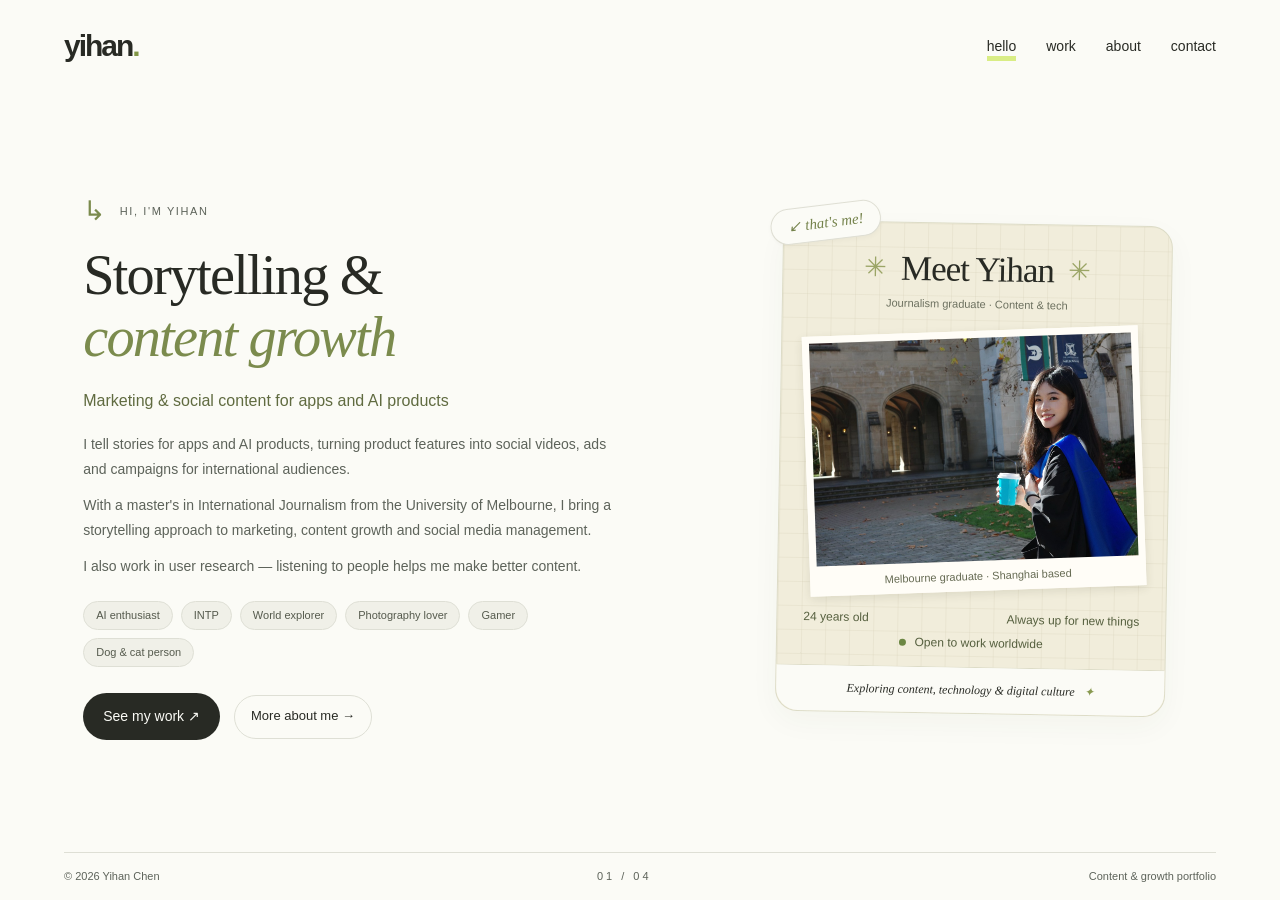
==== index.html @ 31a88656 "first version" ====
<!doctype html><html lang="en"><head><meta charset="utf-8"><meta name="viewport" content="width=device-width,initial-scale=1"><meta name="description" content="Yihan Chen — social content, video ads and audience research"><title>Yihan Chen · Portfolio</title><link rel="icon" href="assets/favicon.svg"><link rel="stylesheet" href="assets/focus.css?v=15"><script defer src="assets/content.js?v=15"></script><script defer src="assets/focus.js?v=15"></script></head><body>
<div class="opening" aria-hidden="true"><span>yihan<span class="green">.</span></span><i>content & growth portfolio</i></div>
<header><a class="logo" href="#home">yihan<span class="green">.</span></a><nav aria-label="Main navigation"><button data-panel="home" aria-pressed="true">hello</button><button data-panel="work" aria-pressed="false">work</button><button data-panel="about" aria-pressed="false">about</button><button data-panel="contact" aria-pressed="false">contact</button></nav></header>
<main><section id="home" class="panel active" aria-labelledby="home-title">
<div class="hero-copy">
<p class="eyebrow hello-eyebrow"><span aria-hidden="true">↳</span> HI, I'M YIHAN</p>
<h1 id="home-title">Storytelling &amp;<br><em>content growth</em></h1>
<p class="hello-line">Marketing &amp; social content for apps and AI products</p>
<div class="hello-bio"><p>I tell stories for apps and AI products, turning product features into social videos, ads and campaigns for international audiences.</p><p>With a master's in International Journalism from the University of Melbourne, I bring a storytelling approach to marketing, content growth and social media management.</p><p>I also work in user research — listening to people helps me make better content.</p></div>
<ul class="interest-tags" aria-label="Interests"><li>AI enthusiast</li><li>INTP</li><li>World explorer</li><li>Photography lover</li><li>Gamer</li><li>Dog &amp; cat person</li></ul>
<div class="hello-actions"><button class="cta" data-go="work">See my work <span aria-hidden="true">↗</span></button><button class="hello-secondary" data-go="about">More about me <span aria-hidden="true">→</span></button></div>
</div>
<article class="profile-card" aria-label="Meet Yihan">
<span class="profile-sticker">↙ that's me!</span>
<div class="profile-heading"><span class="profile-spark" aria-hidden="true">✳</span><h2>Meet Yihan</h2><span class="profile-spark" aria-hidden="true">✳</span></div>
<p class="profile-subtitle">Journalism graduate · Content &amp; tech</p>
<div class="profile-photo"><img src="assets/media/yihan-portrait.jpg" alt="Yihan at the University of Melbourne" width="1200" height="1800" fetchpriority="high"><span class="photo-caption">Melbourne graduate · Shanghai based</span></div>
<div class="profile-notes"><span>24 years old</span><span>Always up for new things</span><span><span class="availability-dot" aria-hidden="true"></span> Open to work worldwide</span></div>
<p class="profile-footer">Exploring content, technology &amp; digital culture <span aria-hidden="true">✦</span></p>
</article>
</section>
<section id="work" class="panel" hidden aria-label="Selected work"><div class="work-head"><div class="project-tabs" aria-label="Projects"><button data-project="chathub" aria-pressed="true">ChatHub</button><button data-project="kulikuli" aria-pressed="false">KuliKuli</button><button data-project="crossin" aria-pressed="false">Crossin</button><button data-project="research" aria-pressed="false">Research &amp; campaigns</button></div></div><div class="work-body"><aside><span id="project-number" class="eyebrow">01 / TIKTOK</span><h3 id="project-name">ChatHub</h3><p id="project-description"></p><p id="project-role" class="role"></p></aside><div class="gallery-area"><div id="format-tabs" class="format-tabs" hidden><button data-format="video" aria-pressed="true">Videos</button><button data-format="image" aria-pressed="false">Posters</button></div><div id="gallery" class="gallery"></div><div class="gallery-footer"><span id="gallery-note"></span><div id="pager"><button id="previous" aria-label="Previous">←</button><span id="page-count"></span><button id="next" aria-label="Next">→</button></div></div></div></div></section>
<section id="about" class="panel" hidden aria-labelledby="about-title"><div class="about-art" aria-hidden="true">ideas<br>into content<span>✳</span></div><div class="about-copy"><p class="eyebrow">02 / ABOUT ME</p><h2 id="about-title">Hi, I&#x27;m Yihan.</h2><p class="lead">Social content, overseas growth and user research</p><p>I work across journalism, social media and user research. I develop ideas, write scripts, film and edit, then use audience feedback to improve the next piece</p><p class="education">University of Melbourne<br><span>Master of International Journalism · 2024–2026</span></p><p class="tools">CapCut / Premiere / Canva / Photoshop / Procreate</p></div></section>
<section id="contact" class="panel" hidden aria-labelledby="contact-title"><p class="eyebrow">03 / SAY HELLO</p><h2 id="contact-title">Get in touch</h2><a class="email" href="mailto:yihan.h.chen@gmail.com">yihan.h.chen@gmail.com ↗</a></section></main>
<footer><span>© 2026 Yihan Chen</span><span id="position">01 / 04</span><span>Content &amp; growth portfolio</span></footer>
<dialog id="player" aria-labelledby="video-title"><button id="close-player" aria-label="Close work">×</button><div class="player-layout"><div class="viewer-media"><video id="focused-video" controls playsinline preload="none"></video><img id="focused-image" alt="" hidden><div id="image-pager" class="image-pager" hidden><button id="image-prev" aria-label="Previous image">←</button><span id="image-count"></span><button id="image-next" aria-label="Next image">→</button></div></div><div class="player-copy"><p class="eyebrow"><span id="viewer-project">CHATHUB / TIKTOK</span></p><h2 id="video-title"></h2><p id="video-duration"></p><a id="original" target="_blank" rel="noopener noreferrer">Original post ↗</a><p id="viewer-context"></p><div class="viewer-pager"><button id="viewer-prev" aria-label="Previous work">←</button><span id="viewer-count"></span><button id="viewer-next" aria-label="Next work">→</button></div><p class="player-note">Concept / Script / Filming / Editing</p></div></div></dialog></body></html>
---- assets/focus.css ----
:root{--paper:#fbfbf6;--ink:#282a24;--green:#d9ed85;--muted:#76786f;--line:#dedfd5}*{box-sizing:border-box}body{margin:0;background:var(--paper);color:var(--ink);font-family:Arial,"PingFang SC",sans-serif;height:100dvh;overflow:hidden;display:grid;grid-template-rows:92px 1fr 48px}button,a{-webkit-tap-highlight-color:transparent}button{font:inherit;color:inherit;cursor:pointer;background:none;border:0}a{color:inherit;text-decoration:none}button:focus-visible,a:focus-visible{outline:2px solid #748c27;outline-offset:5px}header{display:flex;align-items:center;justify-content:space-between;padding:0 5vw;gap:20px}.logo{font-size:34px;letter-spacing:-2px;font-weight:bold;transform:rotate(-4deg)}.green{color:#829746}nav{display:flex;gap:30px}nav button{font-size:14px;padding:10px 0;position:relative}nav button[aria-pressed=true]:after{content:'';position:absolute;height:5px;background:var(--green);bottom:7px;left:0;right:0;z-index:-1}#language{border:1px solid var(--line);border-radius:24px;padding:6px 13px;font-size:12px}main{position:relative;min-height:0;margin:0 6.5vw}.panel{height:100%;animation:arrive .55s cubic-bezier(.2,.8,.2,1) both}.panel[hidden]{display:none!important}#home{display:grid;grid-template-columns:1.2fr 1fr;align-items:center;gap:5vw}.eyebrow{font-size:10px;letter-spacing:2px;color:var(--muted);margin:0 0 24px}h1{font-size:clamp(36px,5.2vw,72px);letter-spacing:-2px;line-height:1.23;margin:0 0 24px}.underline{background:linear-gradient(transparent 76%,var(--green) 76%,var(--green) 94%,transparent 94%)}.intro{font-size:16px;max-width:420px;color:var(--muted);line-height:1.9}.tags{font-size:11px;margin:23px 0;color:var(--muted)}.cta{padding:12px 20px;background:var(--ink);color:var(--paper);border-radius:30px;font-size:13px;transition:transform .2s}.cta:hover{transform:translateY(-3px)}.drawing{text-align:center;transform:rotate(2deg)}.drawing svg{width:min(100%,390px);animation:float 5s ease-in-out infinite}.drawing span,.hand{font-family:Georgia,"Kaiti SC",serif;font-style:italic;font-size:16px;display:block}.drawing span{margin-top:-10px}footer{display:flex;align-items:center;justify-content:space-between;margin:0 5vw;font-size:10px;color:var(--muted);border-top:1px solid var(--line)}#position{letter-spacing:3px}h2{font-size:clamp(26px,3vw,42px);letter-spacing:-1px;line-height:1.25;margin:0}#work{display:flex;flex-direction:column;padding:22px 0 25px}.work-head{display:flex;align-items:end;justify-content:space-between;gap:25px;margin-bottom:30px}.work-head .eyebrow{margin-bottom:12px}.project-tabs{display:flex;gap:6px;flex-wrap:wrap}.project-tabs button{border:1px solid var(--line);padding:7px 13px;border-radius:25px;font-size:11px}.project-tabs button[aria-pressed=true]{background:var(--green);border-color:var(--green)}.work-body{display:grid;grid-template-columns:1fr 3fr;gap:35px;min-height:0;flex:1;align-items:center}aside h3{font-size:34px;margin:18px 0}aside p{font-size:14px;line-height:1.9;color:var(--muted)}aside .role{font-size:10px;line-height:1.7;margin:22px 0}aside .hand{font-size:14px;margin-top:28px}.gallery-area{height:100%;min-height:0;display:flex;flex-direction:column}.gallery{display:grid;grid-template-columns:repeat(3,minmax(0,1fr));gap:18px;flex:1;min-height:0;align-items:center}.video-card{height:100%;max-height:440px;min-height:0;text-align:left;display:flex;flex-direction:column;padding:0;position:relative}.video-card .frame{flex:1;min-height:0;width:100%;position:relative;overflow:hidden;background:#eaece3;border-radius:7px;display:flex;justify-content:center;border:1px solid var(--line)}.frame img{width:100%;height:100%;object-fit:cover;transition:transform .4s,filter .4s}.video-card:hover img{transform:scale(1.045);filter:brightness(.88)}.play{position:absolute;top:50%;left:50%;transform:translate(-50%,-50%);border-radius:50%;background:#fbfbf6e8;width:45px;height:45px;display:grid;place-items:center;font-size:15px}.card-label{font-size:11px;display:flex;justify-content:space-between;margin-top:13px;width:100%;color:var(--muted)}.gallery-footer{display:flex;align-items:center;justify-content:space-between;gap:12px;font-size:10px;color:var(--muted);padding-top:20px;min-height:45px}#pager{display:flex;align-items:center;gap:15px;white-space:nowrap}#pager button{border:1px solid var(--line);border-radius:50%;width:30px;height:30px}#pager button:disabled{opacity:.3;cursor:default}.post-card{border:1px solid var(--line);border-radius:7px;background:#eee9dc;height:100%;max-height:440px;display:flex;flex-direction:column;justify-content:space-between;padding:24px;transition:transform .2s}.post-card:hover{transform:translateY(-4px)}.post-card strong{font-family:Georgia,serif;font-size:30px;font-weight:normal;line-height:1.3}.post-card span{font-size:12px}.pending{grid-column:1/-1;background:#edf0e4;padding:40px;border-radius:8px;line-height:1.8}.pending .big{font-family:Georgia,serif;font-size:45px;margin-bottom:20px}.pending p{font-size:14px;color:var(--muted);max-width:470px}#about{display:grid;grid-template-columns:1fr 1.2fr;gap:8vw;align-items:center}.about-art{font-family:Georgia,serif;font-style:italic;font-size:clamp(42px,5vw,70px);line-height:1.1;transform:rotate(-6deg)}.about-art span{display:block;color:#899b4b;font-size:110px;margin-left:80px;margin-top:12px}.about-copy{max-width:540px}.about-copy p{font-size:14px;line-height:1.9;color:var(--muted)}.about-copy .lead{font-size:20px;color:var(--ink)}.education{border-left:3px solid var(--green);padding-left:18px}.tools{font-size:10px!important}#contact{display:flex;justify-content:center;align-items:center;flex-direction:column;text-align:center}#contact h2{font-size:clamp(38px,6vw,75px);white-space:pre-line;line-height:1.2}#contact .email{font-size:clamp(16px,2.4vw,28px);border-bottom:1px solid var(--ink);margin:30px 0}#contact .hand{margin-top:15px;color:var(--muted)}dialog{border:0;background:var(--paper);color:var(--ink);width:min(880px,90vw);height:min(650px,87dvh);max-width:none;max-height:none;padding:32px;border-radius:10px;overflow:hidden}dialog::backdrop{background:#24271fed;backdrop-filter:blur(9px)}dialog[open]{animation:arrive .35s both}#close-player{position:absolute;top:10px;right:13px;font-size:28px;z-index:2}.player-layout{height:100%;display:grid;grid-template-columns:1fr 1fr;gap:40px;align-items:center}#focused-video{height:100%;width:100%;min-height:0;object-fit:contain;background:#181916;border-radius:5px}.player-copy h2{font-size:30px}.player-copy p{font-size:12px;color:var(--muted)}.player-copy a{font-size:13px;border-bottom:1px solid var(--ink)}.player-note{margin-top:35px}.opening{position:fixed;inset:0;background:var(--paper);display:flex;align-items:center;justify-content:center;flex-direction:column;z-index:100;pointer-events:none;animation:open-away .8s .55s forwards}.opening>span{font-size:65px;font-weight:bold;letter-spacing:-4px;animation:logo-in .7s both}.opening i{font-size:12px;letter-spacing:1px;margin-top:12px}body>header,body>main,body>footer{animation:arrive .7s .7s both}@keyframes open-away{to{opacity:0;visibility:hidden;transform:translateY(-16px)}}@keyframes logo-in{from{opacity:0;transform:translateY(15px) rotate(-5deg)}to{opacity:1;transform:translateY(0) rotate(-4deg)}}@keyframes arrive{from{opacity:0;transform:translateY(15px);filter:blur(3px)}to{opacity:1;transform:translateY(0);filter:blur(0)}}@keyframes float{50%{transform:translateY(-8px) rotate(-1deg)}}@media(max-width:700px){body{grid-template-rows:72px 1fr 38px}header{padding:0 6vw;gap:12px}.logo{font-size:27px}nav{gap:12px}nav button{font-size:11px}#language{padding:5px 8px;font-size:10px}main{margin:0 7vw}#home{grid-template-columns:1fr;gap:0;align-content:center}.hero-copy{z-index:1}h1{font-size:clamp(33px,8.8vw,45px);margin-bottom:18px}.eyebrow{margin-bottom:16px}.intro{font-size:13px;max-width:320px}.tags{font-size:10px;margin:17px 0}.drawing{justify-self:end;width:170px;height:160px;margin-top:4px}.drawing span{font-size:10px}.drawing svg{height:150px}.cta{padding:10px 16px}.work-head{flex-direction:column;align-items:start;gap:18px;margin-bottom:18px}.work-head h2{font-size:25px}.project-tabs{gap:5px}.project-tabs button{padding:6px 10px;font-size:10px}.work-body{grid-template-columns:1fr;gap:15px;grid-template-rows:auto 1fr}aside{display:grid;grid-template-columns:auto 1fr;column-gap:16px;align-items:center}aside .eyebrow,aside .role,aside .hand{display:none}aside h3{font-size:20px;margin:0}aside p{font-size:11px;line-height:1.5;margin:0}.gallery{grid-template-columns:repeat(2,minmax(0,1fr));gap:12px}.video-card{max-height:none}.card-label{font-size:10px;margin-top:8px}.gallery-footer{font-size:9px;padding-top:12px}.gallery-footer>span{max-width:190px}#pager{gap:8px}#pager button{width:27px;height:27px}.post-card{padding:18px}.post-card strong{font-size:24px}.pending{padding:24px}.pending .big{font-size:31px}.pending p{font-size:12px}#about{grid-template-columns:1fr;gap:15px;align-content:center}.about-art{font-size:34px;display:flex;gap:15px;align-items:center}.about-art span{font-size:65px;margin:0}.about-copy .lead{font-size:17px}.about-copy p{font-size:12px;line-height:1.8}.about-copy h2{font-size:28px}.about-copy .eyebrow{font-size:9px}#contact h2{font-size:43px}.player-layout{grid-template-columns:1fr;grid-template-rows:1fr auto;gap:13px}dialog{padding:35px 18px 18px;width:92vw;height:88dvh}.player-copy .eyebrow,.player-note{display:none}.player-copy h2{font-size:19px}.player-copy{display:flex;align-items:center;justify-content:space-between;gap:10px;flex-wrap:wrap}.player-copy p{margin:0}.player-copy a{font-size:11px}footer{font-size:8px}}@media(max-height:620px){.drawing{display:none}h1{font-size:38px}.intro{font-size:12px}.tags{margin:10px 0}.work-head{margin-bottom:12px}.work-head .eyebrow{display:none}aside .hand{display:none}.about-art{display:none}#about{grid-template-columns:1fr}.about-copy p{margin:8px 0}.about-copy .eyebrow,.tools{display:none}}@media(prefers-reduced-motion:reduce){*,body>header,body>main,body>footer{animation:none!important;transition:none!important}.opening{display:none}}
[hidden]{display:none!important}.format-tabs{display:flex;gap:16px;margin-bottom:12px;min-height:30px}.format-tabs button{font-size:12px;padding:4px 8px;color:var(--muted);border-bottom:2px solid transparent}.format-tabs button[aria-pressed=true]{border-color:#879b44;color:var(--ink)}.card-label{color:var(--ink);font-size:12px;line-height:1.4}.card-meta{font-size:10px;color:var(--muted);margin-top:4px}.image-card .frame img{object-fit:contain;background:#efeee7}.viewer-media{height:100%;min-height:0;display:flex;align-items:center;justify-content:center}.viewer-media img{width:100%;height:100%;object-fit:contain}dialog{width:min(1050px,94vw)}.player-layout{grid-template-columns:1.4fr 1fr}.player-copy h2{font-size:25px;line-height:1.3}.player-copy #viewer-context{font-size:14px;line-height:1.8;margin:22px 0}.viewer-pager{display:flex;align-items:center;gap:18px;margin-top:30px;font-size:12px}.viewer-pager button{width:44px;height:44px;border:1px solid var(--line);border-radius:50%}.viewer-pager button:disabled{opacity:.3;cursor:default}#close-player{min-width:44px;min-height:44px}#pager button{width:40px;height:40px}.project-tabs button{min-height:34px}.work-head{margin-bottom:22px}.frame img{object-fit:contain;background:#eaece3}@media(max-width:700px){.player-layout{grid-template-columns:1fr;grid-template-rows:minmax(0,1fr) auto;gap:10px}.player-copy{display:block}.player-copy h2{font-size:18px}.player-copy #viewer-context{font-size:11px;line-height:1.5;margin:8px 0}.player-copy .player-note{display:block;font-size:10px;margin:7px 0}.viewer-pager{margin-top:8px;gap:12px}.viewer-pager button{width:34px;height:34px}.player-copy #video-duration{display:inline-block;margin-right:16px}.format-tabs{margin-bottom:8px}.gallery-footer{padding-top:8px}#pager button{width:34px;height:34px}.card-label{font-size:11px}.project-tabs button{font-size:9px;padding:5px 8px}aside h3{font-size:18px}.work-head{gap:12px;margin-bottom:12px}.frame img{object-fit:contain}.player-copy .eyebrow{display:none}}
/* Clear navigation, readable text and restrained hierarchy. */
:root{--muted:#5d635a}body{font-family:-apple-system,BlinkMacSystemFont,"Segoe UI","PingFang SC","Microsoft YaHei",Arial,sans-serif;line-height:1.6;-webkit-font-smoothing:antialiased}nav button{font-size:14px;min-height:44px}.logo{transform:none;font-size:30px}.work-head{justify-content:flex-start;align-items:center;margin-bottom:28px;padding-bottom:18px;border-bottom:1px solid var(--line)}.project-tabs{justify-content:flex-start;gap:8px}.project-tabs button{font-size:14px;min-height:42px;padding:8px 18px;border-radius:6px;line-height:1.4}.project-tabs button[aria-pressed=true]{font-weight:600;background:#e8efcd;border-color:#bac992}.eyebrow{font-size:12px;line-height:1.5;letter-spacing:.7px}.work-body{grid-template-columns:minmax(210px,1fr) 3fr;gap:32px}aside h3{font-size:30px;line-height:1.25;letter-spacing:-.5px;margin:14px 0 18px}aside p{font-size:15px;line-height:1.75}aside .role{font-size:13px;line-height:1.8;margin:22px 0 0}.card-label{font-size:14px;line-height:1.5;font-weight:500;margin-top:12px}.card-meta{font-size:12px;line-height:1.5}.gallery-footer{font-size:12px;line-height:1.5}#pager button{width:44px;height:44px}.format-tabs{gap:12px;min-height:42px}.format-tabs button{font-size:14px;min-height:42px;padding:8px 12px}.player-copy h2{font-size:27px;letter-spacing:-.3px}.player-copy #viewer-context{font-size:15px;line-height:1.8}.player-copy .player-note{font-size:13px;line-height:1.8}.player-copy a{font-size:14px}.player-copy #video-duration{font-size:13px}.intro{font-size:17px;line-height:1.8}.tags{font-size:13px}.cta{font-size:14px}.about-copy p{font-size:15px}.about-copy .tools{font-size:12px!important}.about-art{font-size:48px;opacity:.75}.hand{font-size:14px}footer{font-size:11px}h1{font-size:clamp(36px,4.8vw,64px);letter-spacing:-1px}#contact h2{font-size:48px}.post-card strong{font-family:inherit;font-size:25px;font-weight:500}.post-card span{font-size:13px}.drawing svg{animation:none}
@media(max-width:700px){header{gap:8px}.logo{font-size:26px}nav{gap:9px}nav button{font-size:12px}#language{min-height:34px}.work-head{margin-bottom:16px;padding-bottom:12px}.project-tabs{gap:6px}.project-tabs button{font-size:12px;min-height:38px;padding:7px 10px}.work-body{grid-template-columns:1fr;gap:14px}aside{display:block}aside h3{font-size:22px;margin:0 0 6px}aside p{font-size:13px;line-height:1.6;margin:0}aside .role{display:block;font-size:11px;margin:7px 0 0;line-height:1.6}aside .eyebrow{display:none}.card-label{font-size:12px;line-height:1.45;margin-top:9px}.card-meta{font-size:11px}.gallery-footer{font-size:11px}#pager{gap:8px}#pager button{width:38px;height:38px}.format-tabs{min-height:34px;margin-bottom:8px}.format-tabs button{font-size:12px;min-height:34px;padding:5px 9px}.player-copy h2{font-size:20px}.player-copy #viewer-context{font-size:12px;line-height:1.6}.player-copy .player-note{font-size:11px}.intro{font-size:14px}.tags{font-size:11px}h1{font-size:clamp(31px,8.6vw,42px);letter-spacing:-.7px}.about-copy p{font-size:13px}.about-copy .tools{font-size:11px!important}.about-art{font-size:30px}.eyebrow{font-size:11px}footer{font-size:9px}#contact h2{font-size:38px}}
@media(max-height:620px){.work-head{margin-bottom:12px;padding-bottom:10px}.project-tabs button{min-height:34px}aside .role{display:none}aside p{font-size:12px}.format-tabs{min-height:30px}.format-tabs button{min-height:30px}.gallery-footer{padding-top:7px}.about-copy p{font-size:12px}}
body>header,body>main,body>footer{animation:none}.panel{animation:arrive .2s ease-out both}.opening{animation:open-away .25s .15s forwards}.opening>span{animation:logo-in .25s both}
/* All works visible in a compact project grid. */
.gallery{grid-template-columns:repeat(4,minmax(0,1fr));grid-template-rows:repeat(2,minmax(0,1fr));gap:18px 16px;align-items:stretch}.gallery[data-count="4"],.gallery[data-count="5"]{grid-template-columns:repeat(3,minmax(0,1fr));grid-template-rows:repeat(2,minmax(0,1fr))}.video-card{max-height:none;height:100%;min-height:0}.video-card .frame{min-height:0}.card-label{font-size:12px;line-height:1.35;margin-top:7px;white-space:nowrap;overflow:hidden;text-overflow:ellipsis;display:block}.card-meta{font-size:11px;margin-top:2px}.gallery-footer{min-height:30px;padding-top:12px}.post-card{min-height:0;max-height:none;padding:20px}.post-card strong{font-size:21px}.post-card span{font-size:12px}#pager{display:none}aside{align-self:start;padding-top:10px}
@media(max-width:700px){.gallery{grid-template-columns:repeat(4,minmax(0,1fr));grid-template-rows:repeat(2,minmax(0,1fr));gap:12px 8px}.gallery[data-count="4"]{grid-template-columns:repeat(2,minmax(0,1fr));grid-template-rows:repeat(2,minmax(0,1fr))}.gallery[data-count="5"]{grid-template-columns:repeat(3,minmax(0,1fr));grid-template-rows:repeat(2,minmax(0,1fr))}.card-label{font-size:10px;margin-top:6px}.card-meta{font-size:10px}.play{width:30px;height:30px;font-size:11px}.post-card{padding:12px}.post-card strong{font-size:16px}.post-card span{font-size:10px}.gallery-footer{min-height:25px;font-size:10px}aside{padding-top:0}.work-body{gap:10px}}
@media(max-width:700px){.gallery[data-count="8"]{grid-template-columns:repeat(3,minmax(0,1fr));grid-template-rows:repeat(3,minmax(0,1fr))}}
/* Compact media grid with captions integrated into each cover. */
.gallery{gap:10px}.gallery[data-count="4"],.gallery[data-count="5"]{gap:10px}.gallery-footer{display:none}.video-card .frame{flex:1;border-radius:5px;isolation:isolate}.card-caption{position:absolute;inset:auto 0 0;z-index:2;display:flex;flex-direction:column;justify-content:flex-end;align-items:flex-start;min-height:48%;padding:34px 12px 11px;background:linear-gradient(to bottom,transparent,rgba(10,14,10,.42) 45%,rgba(10,14,10,.86));color:#fff;pointer-events:none}.card-caption .card-label{color:#fff;font-size:13px;font-weight:500;line-height:1.4;margin:0;white-space:normal;display:-webkit-box;-webkit-line-clamp:2;-webkit-box-orient:vertical;overflow:hidden;text-overflow:ellipsis;text-align:left;text-shadow:0 1px 2px #0005}.card-caption .card-meta{color:#e5e8e1;font-size:11px;line-height:1.3;margin:4px 0 0}.image-card .card-meta{display:none}.play{z-index:3;width:36px;height:36px;font-size:12px;background:#fbfbf6dd}.video-card:hover .play{background:#fff}.post-card{border-radius:5px}aside{padding-top:2px}
@media(max-width:700px){.gallery,.gallery[data-count="4"],.gallery[data-count="5"]{gap:7px}.card-caption{padding:24px 7px 7px;min-height:45%}.card-caption .card-label{font-size:11px;line-height:1.35}.card-caption .card-meta{font-size:10px;margin-top:3px}.play{width:28px;height:28px;font-size:10px}}
/* Text-based project navigation and seamless media tiles. */
.work-head{padding-bottom:12px;margin-bottom:20px}.project-tabs{gap:28px}.project-tabs button{border:0;background:none;border-radius:0;padding:8px 0;min-height:40px;font-size:14px;color:var(--muted);position:relative}.project-tabs button[aria-pressed=true]{border:0;background:none;color:var(--ink);font-weight:600}.project-tabs button[aria-pressed=true]::after{content:'';position:absolute;left:0;right:0;bottom:0;height:2px;background:var(--ink)}.project-tabs button:hover{color:var(--ink)}.gallery,.gallery[data-count="4"],.gallery[data-count="5"],.gallery[data-count="8"]{gap:0}.video-card .frame{border:0;border-radius:0;background:#e6e8df}.frame img{object-fit:cover;width:100%;height:100%;background:transparent}.image-card .frame img{object-fit:contain}.card-caption .card-meta{display:none}.card-caption{padding-bottom:13px}.post-card{border-radius:0;border:0}.gallery-area{overflow:hidden}.gallery{overflow:hidden}.video-card{overflow:hidden}.work-body{gap:24px}
@media(max-width:700px){.project-tabs{gap:18px}.project-tabs button{font-size:12px;min-height:38px;padding:7px 0}.work-head{padding-bottom:9px;margin-bottom:14px}.gallery,.gallery[data-count="4"],.gallery[data-count="5"],.gallery[data-count="8"]{gap:0}.card-caption{padding:22px 7px 8px}.work-body{gap:10px}}
/* Fill every gallery tile; keep full media visible in the viewer. */
.gallery .frame img,.gallery .image-card .frame img{display:block;width:100%;height:100%;object-fit:cover;object-position:center;background:none}.gallery .frame{padding:0;background:var(--ink)}

.gallery[data-count="6"]{grid-template-columns:repeat(3,minmax(0,1fr));grid-template-rows:repeat(2,minmax(0,1fr))}.viewer-media{position:relative}.image-pager{position:absolute;bottom:12px;left:50%;transform:translateX(-50%);display:flex;align-items:center;gap:16px;background:rgba(250,250,245,.95);color:var(--ink);border-radius:24px;padding:4px 8px;box-shadow:0 2px 12px #0002}.image-pager button{width:36px;height:36px}.image-pager button:disabled{opacity:.3}.image-pager span{font-size:12px;white-space:nowrap}@media(max-width:700px){.gallery[data-count="6"]{grid-template-columns:repeat(2,minmax(0,1fr));grid-template-rows:repeat(3,minmax(0,1fr))}}

/* Hello: personal introduction and photo card */
#home{grid-template-columns:minmax(0,1.3fr) minmax(0,1fr);gap:7vw;padding:18px 0 24px;align-items:center}.hero-copy{max-width:620px;min-width:0}.hello-eyebrow{font-size:11px;letter-spacing:1.6px;margin-bottom:20px;display:flex;align-items:center;gap:12px}.hello-eyebrow span{font-size:27px;line-height:1;color:#7b8b4d}#home h1{font-family:Georgia,'Times New Roman',serif;font-weight:400;font-size:clamp(40px,4.4vw,64px);letter-spacing:-1.8px;line-height:1.1;margin:0 0 20px}#home h1 em{font-weight:400;color:#7b8b4d}.hello-line{font-family:Georgia,serif;font-style:italic;font-size:19px;line-height:1.45;color:#728047;max-width:440px;margin:0 0 20px}.hello-bio{max-width:540px}.hello-bio p{font-size:14px;line-height:1.75;color:var(--muted);margin:0 0 12px}.interest-tags{list-style:none;padding:0;margin:22px 0 26px;display:flex;gap:8px;flex-wrap:wrap;max-width:530px}.interest-tags li{font-size:11px;line-height:1.4;padding:6px 12px;border:1px solid #dedfd5;border-radius:20px;background:#f0f0e8;color:#555a4d}.hello-actions{display:flex;align-items:center;gap:14px}.hello-actions button{min-height:44px}.hello-secondary{padding:10px 16px;border:1px solid var(--line);border-radius:26px;font-size:13px}.hello-secondary:hover{background:#f0f0e8}.profile-card{position:relative;width:min(100%,390px);justify-self:center;border:1px solid #dddcc7;border-radius:22px;padding:24px 26px 0;background-color:#f1eddb;background-image:linear-gradient(#d6d0b74a 1px,transparent 1px),linear-gradient(90deg,#d6d0b74a 1px,transparent 1px);background-size:24px 24px;box-shadow:0 10px 30px #3b40250a;transform:rotate(1deg)}.profile-sticker{position:absolute;top:-17px;left:-14px;background:var(--paper);border:1px solid #dfdfd4;border-radius:24px;padding:5px 17px;font-family:Georgia,serif;font-style:italic;font-size:15px;color:#74824b;transform:rotate(-8deg);box-shadow:0 2px 5px #00000008}.profile-heading{display:flex;align-items:center;justify-content:center;gap:14px}.profile-heading h2{font-family:Georgia,serif;font-weight:400;font-size:35px;letter-spacing:-1px}.profile-spark{font-size:27px;color:#9ba566}.profile-subtitle{font-size:11px;color:#6c705f;text-align:center;margin:4px 0 18px}.profile-photo{height:260px;position:relative;border:7px solid #fffdf7;border-bottom-width:30px;box-shadow:0 3px 10px #33331c1c;transform:rotate(-3deg);background:#fffdf7}.profile-photo img{display:block;width:100%;height:100%;object-fit:cover;object-position:72% 52%}.photo-caption{position:absolute;bottom:-25px;left:0;right:0;text-align:center;font-family:Georgia,serif;font-style:italic;font-size:12px;color:#656a52}.profile-notes{display:grid;grid-template-columns:1fr 1fr;gap:7px 14px;padding:20px 0 15px;font-size:12px;color:#555f3e;line-height:1.4}.profile-notes span:nth-child(2){text-align:right}.profile-notes span:last-child{grid-column:1/-1;text-align:center}.profile-notes i{font-size:17px;font-style:normal;margin-left:4px}.profile-footer{font-family:Georgia,serif;font-style:italic;font-size:13px;text-align:center;margin:0 -26px;padding:13px 10px;background:#fbfbf6;border-top:1px solid #dddcc7;border-radius:0 0 22px 22px}.profile-footer span{color:#889950;margin-left:6px}
@media(min-width:701px) and (max-height:740px){#home{gap:5vw;padding:12px 0}#home h1{font-size:clamp(38px,4vw,54px);margin-bottom:15px}.hello-eyebrow{margin-bottom:14px}.hello-line{font-size:17px;margin-bottom:14px}.hello-bio p{font-size:13px;line-height:1.65;margin-bottom:9px}.interest-tags{margin:16px 0 20px}.profile-card{width:340px;padding:20px 23px 0}.profile-photo{height:230px}.profile-footer{margin:0 -23px}.profile-heading h2{font-size:31px}}
@media(max-width:700px){#home{grid-template-columns:1fr;grid-template-rows:auto minmax(0,1fr);align-content:start;gap:20px;padding:10px 0 14px}.hello-eyebrow{font-size:9px;margin-bottom:10px}.hello-eyebrow span{font-size:20px}#home h1{font-size:36px;line-height:1.06;margin-bottom:12px}.hello-line{font-size:14px;max-width:340px;margin-bottom:12px}.hello-bio p{font-size:11px;line-height:1.65;margin-bottom:8px}.interest-tags{margin:12px 0;gap:5px}.interest-tags li{font-size:9px;padding:4px 8px}.hello-actions{gap:8px}.hello-actions button{font-size:11px;min-height:38px;padding:8px 13px}.profile-card{width:100%;max-width:420px;height:100%;max-height:210px;min-height:130px;padding:12px 15px 32px;transform:none;display:grid;grid-template-columns:1fr 1fr;grid-template-rows:auto auto 1fr;gap:0 15px;border-radius:16px}.profile-heading{grid-column:2;grid-row:1;gap:8px}.profile-heading h2{font-size:24px}.profile-spark{font-size:18px}.profile-subtitle{grid-column:2;grid-row:2;font-size:9px;margin:3px 0 5px}.profile-photo{grid-column:1;grid-row:1/4;height:100%;min-height:0;border-width:4px;border-bottom-width:20px}.photo-caption{bottom:-18px;font-size:9px}.profile-notes{grid-column:2;grid-row:3;display:flex;flex-direction:column;justify-content:center;gap:5px;padding:5px 0;font-size:10px}.profile-notes span:nth-child(2),.profile-notes span:last-child{text-align:left}.profile-notes i{font-size:12px}.profile-footer{position:absolute;bottom:0;left:0;right:0;margin:0;padding:7px;font-size:10px;border-radius:0 0 16px 16px}.profile-sticker{top:-12px;left:8px;font-size:11px;padding:3px 12px}}
@media(max-width:700px) and (max-height:720px){#home{gap:14px}.hello-bio p{font-size:10px;line-height:1.5}.hello-eyebrow{margin-bottom:6px}#home h1{font-size:30px;margin-bottom:9px}.hello-line{font-size:12px;margin-bottom:8px}.interest-tags{margin:8px 0}.profile-card{max-height:170px;min-height:100px}.profile-subtitle{display:none}.profile-notes{grid-row:2/4}.profile-heading h2{font-size:21px}.profile-notes span{font-size:9px}}

/* Make the portfolio focus clear at a glance */
.hello-line{font-family:inherit;font-style:normal;font-size:16px;font-weight:500;color:#606b40}.profile-notes>span:last-child{font-weight:500}.availability-dot{display:inline-block;width:7px;height:7px;border-radius:50%;background:#6c8743;margin-right:5px}.profile-footer{font-size:12px}.photo-caption{font-family:inherit;font-style:normal;font-size:11px}@media(max-width:700px){.hello-line{font-size:13px}.photo-caption{font-size:8px}.profile-footer{font-size:9px}.availability-dot{width:6px;height:6px}}@media(max-width:700px) and (max-height:720px){.hello-line{font-size:11px}}

@media(max-width:700px){.photo-caption{font-size:7px;line-height:14px;white-space:nowrap;letter-spacing:-.1px}}
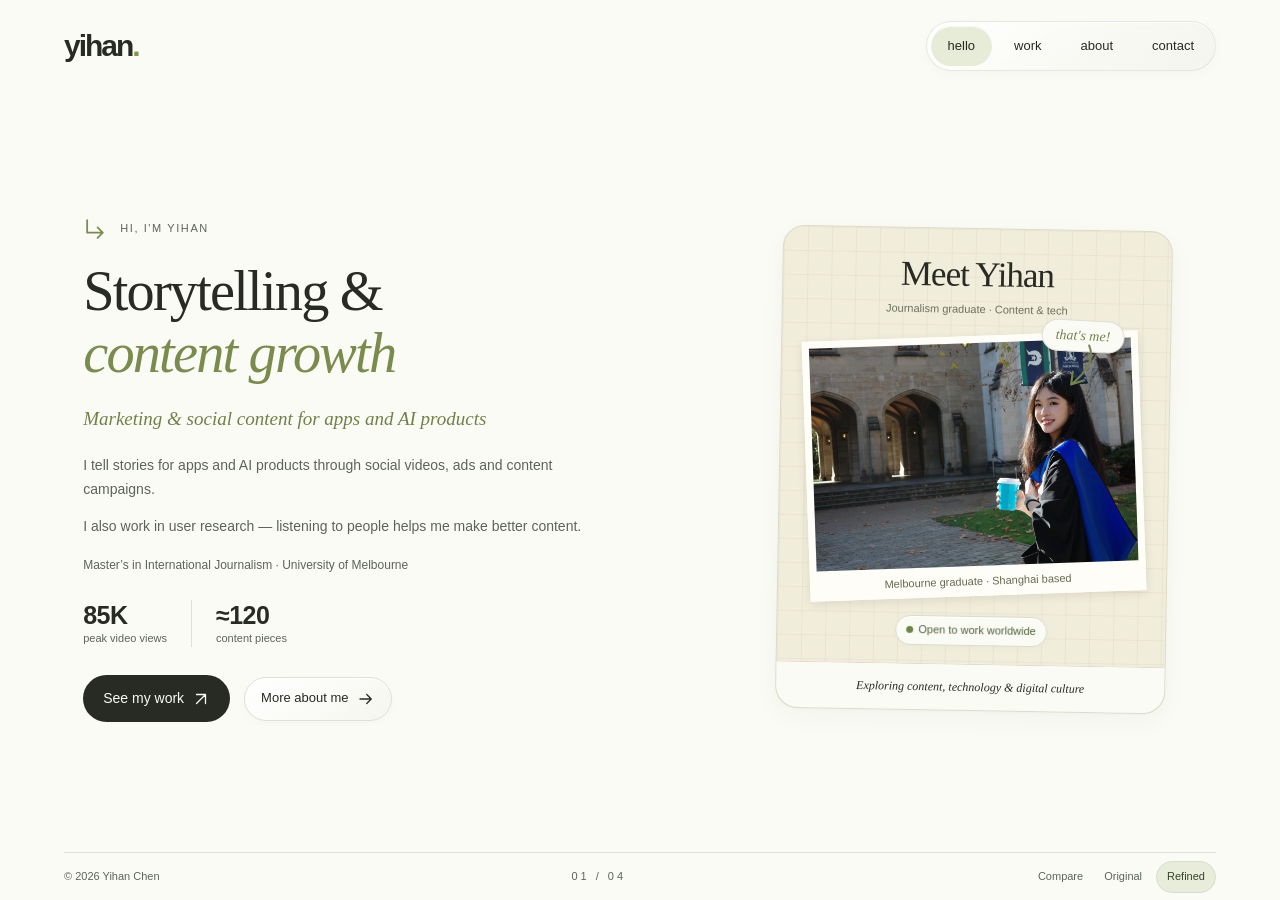
==== commit 55e317a1: "v2" ====
--- a/index.html
+++ b/index.html
@@ -1,26 +1,94 @@
-<!doctype html><html lang="en"><head><meta charset="utf-8"><meta name="viewport" content="width=device-width,initial-scale=1"><meta name="description" content="Yihan Chen — social content, video ads and audience research"><title>Yihan Chen · Portfolio</title><link rel="icon" href="assets/favicon.svg"><link rel="stylesheet" href="assets/focus.css?v=15"><script defer src="assets/content.js?v=15"></script><script defer src="assets/focus.js?v=15"></script></head><body>
+<!doctype html><html lang="en" data-design="refined"><head><meta charset="utf-8"><meta name="viewport" content="width=device-width,initial-scale=1"><meta name="description" content="Yihan Chen — social content, video ads and audience research"><title>Yihan Chen · Portfolio</title><link rel="icon" href="assets/favicon.svg"><link rel="stylesheet" href="assets/focus.css?v=23"><script defer src="assets/content.js?v=23"></script><script defer src="assets/vendor/anime-4.5.0.umd.min.js"></script><link rel="stylesheet" href="assets/refined.css?v=25"><script defer src="assets/refined.js?v=25"></script><script defer src="assets/focus.js?v=23"></script><script defer src="assets/motion.js?v=23"></script><link rel="stylesheet" href="assets/compare.css?v=23"><script defer src="assets/compare.js?v=23"></script></head><body>
+<svg class="icon-definitions" aria-hidden="true" focusable="false" xmlns="http://www.w3.org/2000/svg"><defs>
+<symbol id="icon-right" viewBox="0 0 24 24"><path d="M4 12h15m-6-6 6 6-6 6"/></symbol>
+<symbol id="icon-left" viewBox="0 0 24 24"><path d="M20 12H5m6-6-6 6 6 6"/></symbol>
+<symbol id="icon-external" viewBox="0 0 24 24"><path d="M6 18 18 6M6 6h12v12"/></symbol>
+<symbol id="icon-corner" viewBox="0 0 24 24"><path d="M4 4v12h15m-5-5 5 5-5 5"/></symbol>
+<symbol id="icon-close" viewBox="0 0 24 24"><path d="m6 6 12 12M18 6 6 18"/></symbol>
+<symbol id="icon-play" viewBox="0 0 24 24"><path d="m9 5 11 7-11 7Z" fill="currentColor" stroke="none"/></symbol>
+</defs></svg>
 <div class="opening" aria-hidden="true"><span>yihan<span class="green">.</span></span><i>content & growth portfolio</i></div>
 <header><a class="logo" href="#home">yihan<span class="green">.</span></a><nav aria-label="Main navigation"><button data-panel="home" aria-pressed="true">hello</button><button data-panel="work" aria-pressed="false">work</button><button data-panel="about" aria-pressed="false">about</button><button data-panel="contact" aria-pressed="false">contact</button></nav></header>
 <main><section id="home" class="panel active" aria-labelledby="home-title">
 <div class="hero-copy">
-<p class="eyebrow hello-eyebrow"><span aria-hidden="true">↳</span> HI, I'M YIHAN</p>
-<h1 id="home-title">Storytelling &amp;<br><em>content growth</em></h1>
-<p class="hello-line">Marketing &amp; social content for apps and AI products</p>
-<div class="hello-bio"><p>I tell stories for apps and AI products, turning product features into social videos, ads and campaigns for international audiences.</p><p>With a master's in International Journalism from the University of Melbourne, I bring a storytelling approach to marketing, content growth and social media management.</p><p>I also work in user research — listening to people helps me make better content.</p></div>
-<ul class="interest-tags" aria-label="Interests"><li>AI enthusiast</li><li>INTP</li><li>World explorer</li><li>Photography lover</li><li>Gamer</li><li>Dog &amp; cat person</li></ul>
-<div class="hello-actions"><button class="cta" data-go="work">See my work <span aria-hidden="true">↗</span></button><button class="hello-secondary" data-go="about">More about me <span aria-hidden="true">→</span></button></div>
+<p class="eyebrow hello-eyebrow"><svg class="ui-icon" aria-hidden="true" focusable="false"><use href="#icon-corner"/></svg> HI, I'M YIHAN</p>
+<h1 id="home-title" class="float-surface"><span class="float-content">Storytelling &amp;<br><em>content growth</em></span></h1>
+<p class="float-surface hello-line"><span class="float-content">Marketing &amp; social content for apps and AI products</span></p>
+<div class="hello-bio"><p class="float-surface"><span class="float-content">I tell stories for apps and AI products through social videos, ads and content campaigns.</span></p><p class="float-surface"><span class="float-content">I also work in user research — listening to people helps me make better content.</span></p></div>
+<p class="float-surface hello-credential"><span class="float-content">Master’s in International Journalism · University of Melbourne</span></p>
+<div class="hello-proof" aria-label="Selected results" title="58+ paid ad creatives and around 60 social posts, videos and recruitment materials"><span><strong>85K</strong> peak video views</span><span><strong>≈120</strong> content pieces</span></div>
+<div class="hello-actions"><button class="cta" data-go="work">See my work <svg class="ui-icon" aria-hidden="true" focusable="false"><use href="#icon-external"/></svg></button><button class="hello-secondary" data-go="about">More about me <svg class="ui-icon" aria-hidden="true" focusable="false"><use href="#icon-right"/></svg></button></div>
 </div>
 <article class="profile-card" aria-label="Meet Yihan">
-<span class="profile-sticker">↙ that's me!</span>
-<div class="profile-heading"><span class="profile-spark" aria-hidden="true">✳</span><h2>Meet Yihan</h2><span class="profile-spark" aria-hidden="true">✳</span></div>
-<p class="profile-subtitle">Journalism graduate · Content &amp; tech</p>
-<div class="profile-photo"><img src="assets/media/yihan-portrait.jpg" alt="Yihan at the University of Melbourne" width="1200" height="1800" fetchpriority="high"><span class="photo-caption">Melbourne graduate · Shanghai based</span></div>
-<div class="profile-notes"><span>24 years old</span><span>Always up for new things</span><span><span class="availability-dot" aria-hidden="true"></span> Open to work worldwide</span></div>
-<p class="profile-footer">Exploring content, technology &amp; digital culture <span aria-hidden="true">✦</span></p>
+
+<div class="profile-heading"><h2 class="float-surface"><span class="float-content">Meet Yihan</span></h2></div>
+<p class="float-surface profile-subtitle"><span class="float-content">Journalism graduate · Content &amp; tech</span></p>
+<div class="profile-photo"><span class="profile-sticker">that's me!<svg aria-hidden="true" viewBox="0 0 46 52"><path d="M28 2Q37 20 12 42M12 42l1-13M12 42l13-5"/></svg></span><img src="assets/media/yihan-portrait.jpg" alt="Yihan at the University of Melbourne" width="1200" height="1800" fetchpriority="high"><span class="float-surface photo-caption"><span class="float-content">Melbourne graduate · Shanghai based</span></span></div>
+<div class="profile-notes"><span class="profile-badge availability"><span class="availability-dot" aria-hidden="true"></span>Open to work worldwide</span></div>
+<p class="float-surface profile-footer"><span class="float-content">Exploring content, technology &amp; digital culture</span></p>
 </article>
 </section>
-<section id="work" class="panel" hidden aria-label="Selected work"><div class="work-head"><div class="project-tabs" aria-label="Projects"><button data-project="chathub" aria-pressed="true">ChatHub</button><button data-project="kulikuli" aria-pressed="false">KuliKuli</button><button data-project="crossin" aria-pressed="false">Crossin</button><button data-project="research" aria-pressed="false">Research &amp; campaigns</button></div></div><div class="work-body"><aside><span id="project-number" class="eyebrow">01 / TIKTOK</span><h3 id="project-name">ChatHub</h3><p id="project-description"></p><p id="project-role" class="role"></p></aside><div class="gallery-area"><div id="format-tabs" class="format-tabs" hidden><button data-format="video" aria-pressed="true">Videos</button><button data-format="image" aria-pressed="false">Posters</button></div><div id="gallery" class="gallery"></div><div class="gallery-footer"><span id="gallery-note"></span><div id="pager"><button id="previous" aria-label="Previous">←</button><span id="page-count"></span><button id="next" aria-label="Next">→</button></div></div></div></div></section>
-<section id="about" class="panel" hidden aria-labelledby="about-title"><div class="about-art" aria-hidden="true">ideas<br>into content<span>✳</span></div><div class="about-copy"><p class="eyebrow">02 / ABOUT ME</p><h2 id="about-title">Hi, I&#x27;m Yihan.</h2><p class="lead">Social content, overseas growth and user research</p><p>I work across journalism, social media and user research. I develop ideas, write scripts, film and edit, then use audience feedback to improve the next piece</p><p class="education">University of Melbourne<br><span>Master of International Journalism · 2024–2026</span></p><p class="tools">CapCut / Premiere / Canva / Photoshop / Procreate</p></div></section>
-<section id="contact" class="panel" hidden aria-labelledby="contact-title"><p class="eyebrow">03 / SAY HELLO</p><h2 id="contact-title">Get in touch</h2><a class="email" href="mailto:yihan.h.chen@gmail.com">yihan.h.chen@gmail.com ↗</a></section></main>
-<footer><span>© 2026 Yihan Chen</span><span id="position">01 / 04</span><span>Content &amp; growth portfolio</span></footer>
-<dialog id="player" aria-labelledby="video-title"><button id="close-player" aria-label="Close work">×</button><div class="player-layout"><div class="viewer-media"><video id="focused-video" controls playsinline preload="none"></video><img id="focused-image" alt="" hidden><div id="image-pager" class="image-pager" hidden><button id="image-prev" aria-label="Previous image">←</button><span id="image-count"></span><button id="image-next" aria-label="Next image">→</button></div></div><div class="player-copy"><p class="eyebrow"><span id="viewer-project">CHATHUB / TIKTOK</span></p><h2 id="video-title"></h2><p id="video-duration"></p><a id="original" target="_blank" rel="noopener noreferrer">Original post ↗</a><p id="viewer-context"></p><div class="viewer-pager"><button id="viewer-prev" aria-label="Previous work">←</button><span id="viewer-count"></span><button id="viewer-next" aria-label="Next work">→</button></div><p class="player-note">Concept / Script / Filming / Editing</p></div></div></dialog></body></html>
+<section id="work" class="panel" hidden aria-labelledby="work-title">
+<div class="mobile-project-switch"><label for="mobile-project">Work</label><select id="mobile-project" aria-label="Project"><optgroup label="rednote"><option value="crossin">crossin · Meta ads</option><option value="research">rednote · Recruitment</option></optgroup><optgroup label="If Tech"><option value="chathub">ChatHub · TikTok</option><option value="kulikuli">KuliKuli · Instagram</option></optgroup></select></div><div class="work-head"><h2 id="work-title">Work</h2><nav class="work-navigation" aria-label="Projects by internship">
+<section class="internship-group" aria-labelledby="rednote-group"><h3 id="rednote-group">rednote <span>Xiaohongshu</span></h3><div class="project-tabs">
+<button data-project="crossin" aria-pressed="true"><span>crossin</span><small>Meta paid assets</small></button>
+<button data-project="research" aria-pressed="false"><span>rednote</span><small>User interview recruitment</small></button></div></section>
+<section class="internship-group" aria-labelledby="iftech-group"><h3 id="iftech-group">If Tech <span>Jike</span></h3><div class="project-tabs">
+<button data-project="chathub" aria-pressed="false"><span>ChatHub</span><small>TikTok content</small></button>
+<button data-project="kulikuli" aria-pressed="false"><span>KuliKuli</span><small>Instagram content</small></button></div></section>
+</nav></div>
+<div class="work-body" role="region" aria-labelledby="project-name">
+<section class="project-summary"><div class="project-heading"><img id="project-logo" width="44" height="44" alt=""><div><p id="project-number" class="eyebrow"></p><h3 id="project-name"></h3></div></div>
+<p class="project-kicker">The product</p><p id="project-description"></p><p class="project-kicker">My work</p><p id="project-work"></p><p class="project-kicker">Responsibilities</p><ul id="project-responsibilities"></ul>
+<div class="project-links"><a id="product-site" target="_blank" rel="noopener noreferrer">Website <svg class="ui-icon" aria-hidden="true" focusable="false"><use href="#icon-external"/></svg></a><a id="product-social" target="_blank" rel="noopener noreferrer"><span id="social-label"></span><svg class="ui-icon" aria-hidden="true" focusable="false"><use href="#icon-external"/></svg></a></div></section>
+<div class="gallery-area" tabindex="0" aria-label="Project media"><div id="format-tabs" class="format-tabs" hidden aria-label="Media format"><button data-format="video" aria-pressed="true">Videos</button><button data-format="image" aria-pressed="false">Posters</button></div><div id="gallery" class="gallery"></div></div>
+</div></section>
+<section id="about" class="panel" hidden aria-labelledby="about-title">
+<div class="about-content" tabindex="0" aria-label="About details">
+<section class="about-block about-intro" aria-labelledby="about-title">
+<div class="about-intro-heading"><p class="eyebrow">ABOUT ME</p><h2 id="about-title" class="float-surface"><span class="float-content">A little<br><em>about me</em></span></h2></div>
+<div class="about-story">
+<p class="float-surface"><span class="float-content">I started out in journalism and spent a few years living between China and Australia. Along the way, I discovered my interest in storytelling beyond the newsroom, and these days I mostly work on helping AI tools and apps reach people around the world.</span></p>
+<p class="float-surface"><span class="float-content">I'm also interested in what goes on behind the scenes, especially product development, strategy, and understanding users.</span></p>
+</div>
+</section>
+<section class="about-block" aria-labelledby="education-title">
+<div class="about-section-heading"><span class="eyebrow">01</span><h3 id="education-title" class="float-surface"><span class="float-content">Education</span></h3></div>
+<div class="education-grid">
+<article class="about-card education-card"><p class="education-date">2024 – 2026</p><h4>University of Melbourne</h4><p>Master of International Journalism</p><span class="education-place">Melbourne, Australia</span></article>
+<article class="about-card education-card"><p class="education-date">2025</p><h4>Peking University</h4><p>Exchange programme</p><span class="education-place">Beijing, China</span></article>
+<article class="about-card education-card"><p class="education-date">2019 – 2023</p><h4>Nanchang University</h4><p>Bachelor of Journalism</p><span class="education-place">Nanchang, China</span></article>
+</div>
+</section>
+<section class="about-block" aria-labelledby="skills-title">
+<div class="about-section-heading"><span class="eyebrow">02</span><h3 id="skills-title" class="float-surface"><span class="float-content">Skills &amp; tools</span></h3></div>
+<div class="skills-grid">
+<article class="about-card skill-card"><h4>Content &amp; growth</h4><ul><li>Storytelling &amp; scriptwriting</li><li>Short-form video production</li><li>Social content &amp; paid ad creative</li></ul></article>
+<article class="about-card skill-card"><h4>Audience &amp; research</h4><ul><li>User interviews &amp; recruitment</li><li>Audience insights</li><li>Content performance analysis</li></ul></article>
+<article class="about-card skill-card"><h4>Everyday toolkit</h4><p>CapCut · Premiere · Canva<br>Photoshop · Procreate</p><p class="platform-tools">TikTok · Instagram · Meta · Reddit</p></article>
+</div>
+</section>
+</div>
+</section>
+<section id="contact" class="panel" hidden aria-labelledby="contact-title">
+<div class="contact-layout">
+<div class="contact-intro">
+<p class="eyebrow">CONTACT</p>
+<h2 id="contact-title" class="float-surface"><span class="float-content">Let’s work<br><em>together</em></span></h2>
+<p class="contact-description float-surface"><span class="float-content">I’m open to content, growth and user research roles, especially with teams building AI products and apps</span></p>
+<div class="contact-actions"><a class="contact-link contact-email" href="mailto:yihan.h.chen@gmail.com"><span>Email me</span><svg class="ui-icon" aria-hidden="true" focusable="false"><use href="#icon-external"/></svg></a><a class="contact-link contact-linkedin" href="https://www.linkedin.com/in/yihan-chen-842903419/" target="_blank" rel="noopener noreferrer"><span>LinkedIn</span><svg class="ui-icon" aria-hidden="true" focusable="false"><use href="#icon-external"/></svg></a></div>
+<a class="contact-address" href="mailto:yihan.h.chen@gmail.com">yihan.h.chen@gmail.com</a>
+<p class="contact-location">Shanghai based · Open to opportunities worldwide</p>
+</div>
+<section class="contact-roles" aria-labelledby="contact-roles-title">
+<h3 id="contact-roles-title">Open to roles in</h3>
+<ul class="contact-role-list">
+<li class="float-surface"><div class="float-content"><h4>Content Marketing</h4><p>Storytelling, campaigns and product content</p></div></li>
+<li class="float-surface"><div class="float-content"><h4>Social Media &amp; Content Operations</h4><p>TikTok, Instagram and international audiences</p></div></li>
+<li class="float-surface"><div class="float-content"><h4>Creative Strategy &amp; Content Growth</h4><p>Paid ad creative, testing and iteration</p></div></li>
+<li class="float-surface"><div class="float-content"><h4>User Research · Associate roles</h4><p>Recruitment, interviews and qualitative insights</p></div></li>
+</ul>
+</section>
+</div></section></main>
+<footer><span>© 2026 Yihan Chen</span><span id="position">01 / 04</span><div class="design-compare" aria-label="Design comparison"><span>Compare</span><a data-version="original" href="original.html">Original</a><a data-version="refined" href="index.html">Refined</a></div></footer>
+<dialog id="player" aria-labelledby="video-title"><button id="close-player" aria-label="Close work"><svg class="ui-icon" aria-hidden="true" focusable="false"><use href="#icon-close"/></svg></button><div class="player-layout"><div class="viewer-media"><video id="focused-video" controls playsinline preload="none"></video><img id="focused-image" alt="" hidden><div id="image-pager" class="image-pager" hidden><button id="image-prev" aria-label="Previous image"><svg class="ui-icon" aria-hidden="true" focusable="false"><use href="#icon-left"/></svg></button><span id="image-count"></span><button id="image-next" aria-label="Next image"><svg class="ui-icon" aria-hidden="true" focusable="false"><use href="#icon-right"/></svg></button></div></div><div class="player-copy"><p class="eyebrow"><span id="viewer-project">CHATHUB / TIKTOK</span></p><h2 id="video-title"></h2><p id="video-duration"></p><a id="original" target="_blank" rel="noopener noreferrer">Original post <svg class="ui-icon" aria-hidden="true" focusable="false"><use href="#icon-external"/></svg></a><p id="viewer-context"></p><div class="viewer-pager"><button id="viewer-prev" aria-label="Previous work"><svg class="ui-icon" aria-hidden="true" focusable="false"><use href="#icon-left"/></svg></button><span id="viewer-count"></span><button id="viewer-next" aria-label="Next work"><svg class="ui-icon" aria-hidden="true" focusable="false"><use href="#icon-right"/></svg></button></div><p class="player-note">Concept / Script / Filming / Editing</p></div></div></dialog></body></html>
--- a/assets/focus.css
+++ b/assets/focus.css
@@ -30,3 +30,149 @@
 .hello-line{font-family:inherit;font-style:normal;font-size:16px;font-weight:500;color:#606b40}.profile-notes>span:last-child{font-weight:500}.availability-dot{display:inline-block;width:7px;height:7px;border-radius:50%;background:#6c8743;margin-right:5px}.profile-footer{font-size:12px}.photo-caption{font-family:inherit;font-style:normal;font-size:11px}@media(max-width:700px){.hello-line{font-size:13px}.photo-caption{font-size:8px}.profile-footer{font-size:9px}.availability-dot{width:6px;height:6px}}@media(max-width:700px) and (max-height:720px){.hello-line{font-size:11px}}
 
 @media(max-width:700px){.photo-caption{font-size:7px;line-height:14px;white-space:nowrap;letter-spacing:-.1px}}
+
+/* Concise professional introduction */
+.hello-line{font-family:Georgia,'Times New Roman',serif;font-style:italic;font-size:19px;font-weight:400;line-height:1.45;color:#728047;max-width:480px}.hello-bio{max-width:500px}.hello-bio p{margin:0 0 12px}.hello-credential{max-width:500px;margin:18px 0 0;font-size:12px;line-height:1.65;color:var(--muted)}.hello-proof{display:flex;gap:24px;margin:24px 0 28px;font-size:11px;color:var(--muted);line-height:1.6}.hello-proof>span{display:flex;flex-direction:column}.hello-proof>span+span{border-left:1px solid var(--line);padding-left:24px}.hello-proof strong{font-size:25px;line-height:1.2;font-weight:600;letter-spacing:-.5px;color:var(--ink)}.profile-sticker{left:auto;right:6px;top:-19px;z-index:3;padding:4px 13px;font-size:14px;transform:rotate(5deg)}.profile-sticker svg{position:absolute;right:16px;top:22px;width:46px;height:52px;overflow:visible;fill:none;stroke:#74824b;stroke-width:2;stroke-linecap:round;stroke-linejoin:round;pointer-events:none}.profile-notes{display:flex;justify-content:center;align-items:center;flex-wrap:wrap;gap:8px;padding:20px 0 18px;font-size:11px}.profile-notes .profile-badge{padding:6px 10px;border:1px solid #d9dcc9;border-radius:20px;background:#fbfbf6;white-space:nowrap;line-height:1.4;text-align:center;font-weight:400}.profile-notes .availability{color:#526239;font-weight:500}
+@media(min-width:701px) and (max-height:740px){.hello-line{font-size:18px}.hello-proof{margin:20px 0 24px}.profile-notes{font-size:10px;gap:6px}.profile-notes .profile-badge{padding:5px 9px}}
+@media(max-width:700px){.hello-line{font-size:15px;max-width:340px}.hello-credential{font-size:10px;margin:12px 0 0;line-height:1.6}.hello-proof{margin:14px 0 18px;font-size:9px;gap:18px}.hello-proof strong{font-size:22px}.hello-proof>span+span{padding-left:18px}.profile-sticker{left:auto;right:3px;top:-12px;font-size:10px;padding:3px 9px}.profile-sticker svg{width:30px;height:34px;right:10px;top:17px}.profile-notes{align-items:flex-start;justify-content:center;gap:7px;padding:8px 0}.profile-notes .profile-badge{font-size:9px;white-space:normal;line-height:1.5;padding:5px 8px;text-align:left}.profile-notes .availability{border-color:#b9c6a3}.profile-photo{overflow:visible}}
+@media(max-width:700px) and (max-height:720px){.hello-line{font-size:13px}.hello-bio p{font-size:11px}.hello-proof{margin:12px 0 14px}.hello-proof strong{font-size:20px}.hello-credential{font-size:9px;margin-top:10px}.profile-notes .profile-badge{font-size:8px;padding:4px 7px}}
+
+/* Pointer feedback based on Emil Kowalski's animate / design engineering skills */
+:root{--ease-out:cubic-bezier(.23,1,.32,1);--hover-duration:160ms;--press-duration:100ms}
+.float-content{display:block;transition:transform var(--hover-duration) var(--ease-out)}
+.profile-footer>.float-content{color:inherit;margin:0}.photo-caption>.float-content{line-height:inherit}
+.profile-card,.profile-photo,.profile-sticker,.profile-badge{transition:transform var(--hover-duration) var(--ease-out)}
+.profile-notes{justify-content:center;align-items:center}.profile-notes .availability{text-align:center}
+button:not(.video-card),.logo,.email{transition:transform var(--hover-duration) var(--ease-out)}
+.cta:hover{transform:none}.video-card:hover img{transform:none;filter:none}
+@media(hover:hover) and (pointer:fine) and (prefers-reduced-motion:no-preference){
+ .float-surface:hover>.float-content{transform:translateY(-2px)}
+ .profile-card:hover{transform:translateY(-4px) rotate(1deg)}
+ .profile-photo:hover{transform:translateY(-3px) rotate(-3deg)}
+ .profile-sticker:hover{transform:translateY(-2px) rotate(5deg)}
+ .profile-badge:hover{transform:translateY(-2px)}
+ button:not(.video-card):not(:disabled):hover,.logo:hover,.email:hover{transform:translateY(-2px)}
+ .video-card .frame img{transition:transform 160ms var(--ease-out)}
+ .video-card:hover img{transform:scale(1.025);filter:none}
+ button:not(.video-card):not(:disabled):active:not(:focus-visible){transform:scale(.97);transition-duration:var(--press-duration)}
+}
+button:focus-visible{transition:none}
+@media(max-width:700px){.profile-notes{align-items:center}.profile-notes .availability{text-align:center}}
+@media(prefers-reduced-motion:reduce){.float-content,.profile-card,.profile-photo,.profile-sticker,.profile-badge,button:not(.video-card),.logo,.email{transition:none!important}.float-surface:hover>.float-content{transform:none}.cta:hover{transform:none}.video-card:hover img{transform:none;filter:none}}
+
+/* About: introduction, education, skills; scroll only within this panel */
+#about{display:block;height:100%;overflow-y:auto;overflow-x:hidden;overscroll-behavior-y:contain;scrollbar-width:thin;scrollbar-color:#c2c8b4 transparent;padding:30px 16px 32px 0;scroll-padding-top:24px}.about-content:focus-visible{outline:2px solid #748c27;outline-offset:-2px}.about-content{max-width:1080px;margin:0 auto}.about-block+.about-block{margin-top:32px;padding-top:26px;border-top:1px solid var(--line)}.about-intro{display:grid;grid-template-columns:.85fr 1.4fr;gap:56px;align-items:start}.about-intro-heading .eyebrow{margin:2px 0 20px;font-size:11px}#about-title{font-family:Georgia,'Times New Roman',serif;font-size:clamp(36px,4vw,54px);font-weight:400;line-height:1.12;letter-spacing:-1.3px}#about-title em{font-weight:400;color:#7b8b4d}.about-story p{font-size:14px;color:var(--muted);line-height:1.8;margin:0 0 14px}.about-story p:last-child{margin-bottom:0}.about-section-heading{display:flex;align-items:center;gap:14px;margin-bottom:20px}.about-section-heading .eyebrow{margin:0;letter-spacing:1.5px;font-size:10px}.about-section-heading h3{font-family:Georgia,'Times New Roman',serif;font-size:27px;font-weight:400;letter-spacing:-.5px;line-height:1.2;margin:0}.education-grid,.skills-grid{display:grid;grid-template-columns:repeat(3,minmax(0,1fr));gap:18px}.about-card{background:#f3f3eb;border:1px solid #e2e3d8;border-radius:12px;padding:20px;min-width:0;transition:transform var(--hover-duration) var(--ease-out)}.about-card h4{font-size:15px;font-weight:600;letter-spacing:-.15px;line-height:1.5;margin:0 0 9px}.education-card .education-date{font-size:10px;letter-spacing:1px;margin:0 0 14px;color:#73824e;line-height:1.5}.about-card p{font-size:12px;line-height:1.7;color:var(--muted);margin:0 0 8px}.education-place{display:block;font-size:11px;line-height:1.5;color:var(--muted)}.skill-card ul{list-style:none;margin:0;padding:0;font-size:12px;line-height:1.9;color:var(--muted)}.skill-card .platform-tools{font-size:11px;margin-top:10px;margin-bottom:0}.skill-card p:last-child{margin-bottom:0}
+@media(hover:hover) and (pointer:fine) and (prefers-reduced-motion:no-preference){.about-card:hover{transform:translateY(-2px)}}
+@media(max-width:900px) and (min-width:701px){.about-intro{gap:32px;grid-template-columns:.75fr 1.4fr}.about-card{padding:16px}.education-grid,.skills-grid{gap:12px}.about-card h4{font-size:14px}}
+@media(max-width:700px){#about{padding:18px 10px 28px 0}.about-intro{display:block}.about-intro-heading .eyebrow{margin-bottom:12px;font-size:10px}#about-title{font-size:38px;line-height:1.1;margin-bottom:22px}#about-title br{display:none}#about-title em:before{content:' '}.about-story p{font-size:13px;line-height:1.8;margin-bottom:14px}.about-block+.about-block{margin-top:26px;padding-top:24px}.about-section-heading{margin-bottom:16px}.about-section-heading h3{font-size:25px}.education-grid,.skills-grid{grid-template-columns:1fr;gap:12px}.about-card{padding:18px}.about-card h4{font-size:15px}.about-card p,.skill-card ul{font-size:12px}.education-card .education-date{margin-bottom:10px}}
+@media(prefers-reduced-motion:reduce){.about-card{transition:none}.about-card:hover{transform:none}}
+
+/* Restrained glass surfaces: opaque fallback keeps text readable. */
+.about-card{background:linear-gradient(145deg,#fffffff2,#f0f1e8eb);border:1px solid #dedfd5;border-radius:18px;box-shadow:inset 0 1px 0 #fff,0 3px 12px #282a2405}
+.hello-secondary,.profile-badge{background:linear-gradient(145deg,#ffffffeb,#f5f5eeeb);box-shadow:inset 0 1px 0 #fff,0 2px 7px #282a2406}
+@supports ((backdrop-filter:blur(12px)) or (-webkit-backdrop-filter:blur(12px))){
+ .about-card{background:linear-gradient(145deg,#ffffffb8,#f1f2e7b3);backdrop-filter:blur(12px) saturate(110%);-webkit-backdrop-filter:blur(12px) saturate(110%)}
+ .hello-secondary,.profile-badge{backdrop-filter:blur(8px);-webkit-backdrop-filter:blur(8px)}
+}
+/* Anime.js owns transforms on these elements; CSS remains the fallback. */
+html.anime-motion .panel{animation:none}
+html.anime-motion [data-motion]{transition:none}
+html.anime-motion .about-card:hover,html.anime-motion button:not(.video-card):not(:disabled):hover,html.anime-motion button:not(.video-card):not(:disabled):active:not(:focus-visible),html.anime-motion .profile-badge:hover{transform:none}
+html.anime-motion .profile-card:hover{transform:rotate(1deg)}
+@media(prefers-reduced-transparency:reduce){.about-card,.hello-secondary,.profile-badge{background:#f4f4ed;backdrop-filter:none;-webkit-backdrop-filter:none}}
+
+/* Browser hash focus should not draw a frame around the scroll panel. */
+#about:focus{outline:none}
+
+/* Work: employer groups stay visible, with one focused project gallery. */
+.icon-definitions{position:absolute;width:0;height:0;overflow:hidden;pointer-events:none}
+.ui-icon{width:18px;height:18px;display:inline-block;vertical-align:middle;fill:none;stroke:currentColor;stroke-width:1.7;stroke-linecap:round;stroke-linejoin:round;flex-shrink:0}
+.hello-eyebrow>.ui-icon{width:25px;height:25px;color:#7b8b4d}.profile-heading{justify-content:center}.hello-actions button,.email,#original{display:inline-flex;align-items:center;gap:8px}.play .ui-icon{width:16px;height:16px}.viewer-pager button,.image-pager button,#close-player{display:grid;place-items:center}
+#work{padding:12px 0 22px;overflow:hidden}#work:focus{outline:none}
+#work .work-head{padding:0 0 14px;margin:0 0 20px;align-items:center;border-bottom:1px solid var(--line)}#work-title{font:400 38px/1.1 Georgia,'Times New Roman',serif;letter-spacing:-1px}
+#work .work-body{display:grid;grid-template-columns:210px minmax(0,1fr);align-items:stretch;gap:28px;min-height:0}
+#work .work-navigation{align-self:start;padding:0 22px 0 0;border-right:1px solid var(--line)}
+.internship-group+.internship-group{margin-top:32px}.internship-group h3{font-family:inherit;font-size:14px;line-height:1.4;font-weight:600;letter-spacing:0;margin:0 0 12px}.internship-group h3 span{display:block;font-weight:400;font-size:11px;color:var(--muted);margin-top:3px}
+#work .project-tabs{display:flex;flex-direction:column;align-items:stretch;gap:6px}
+#work .project-tabs button{display:block;text-align:left;width:100%;padding:10px 12px;min-height:54px;border:0;border-radius:0;background:none;font-size:13px;line-height:1.4;color:var(--muted);position:relative}
+#work .project-tabs button span{display:block;font-weight:500}#work .project-tabs button small{display:block;font-size:11px;line-height:1.4;margin-top:4px;font-weight:400;color:var(--muted)}
+#work .project-tabs button[aria-pressed=true]{color:var(--ink);background:#eaf0da80}#work .project-tabs button[aria-pressed=true] span{font-weight:600}
+#work .project-tabs button[aria-pressed=true]:after{content:'';position:absolute;left:0;top:10px;bottom:10px;width:2px;height:auto;right:auto;background:#84934e}
+.project-content{display:flex;flex-direction:column;min-width:0;min-height:0;gap:16px}
+.project-heading{display:flex;align-items:center;gap:12px}.project-heading img{width:44px;height:44px;object-fit:contain;border-radius:10px;flex-shrink:0}.project-heading h3{font-size:24px;font-weight:500;line-height:1.2;letter-spacing:-.5px;margin:3px 0 0}.project-heading .eyebrow{font-size:10px;letter-spacing:.4px;margin:0;color:var(--muted)}
+#product-site{margin-left:auto;font-size:11px;display:flex;gap:5px;align-items:center;padding:9px 0;white-space:nowrap}#product-site .ui-icon{width:14px;height:14px}#product-site:hover{text-decoration:underline;text-underline-offset:4px}
+#project-description{font-size:13px;line-height:1.6;margin:10px 0 4px;color:var(--ink);max-width:760px}#project-role{font-size:11px;line-height:1.7;margin:0;color:var(--muted);max-width:850px}
+#work .gallery-area{flex:1;min-height:0;overflow:hidden}#work .gallery{gap:0;align-items:stretch;min-height:0;flex:1}#work .card-caption .card-label{font-size:12px;line-height:1.35;-webkit-line-clamp:3}#work .card-caption{padding:28px 11px 11px;min-height:42%}#work .play{top:14px;left:auto;right:12px;transform:none;width:28px;height:28px;background:#fbfbf6e6}
+#work .format-tabs{min-height:32px;margin-bottom:10px;gap:16px}#work .format-tabs button{font-size:12px;min-height:32px;padding:4px 0}
+@media(max-width:1000px) and (min-width:701px){#work .work-body{grid-template-columns:170px minmax(0,1fr);gap:20px}#work .work-navigation{padding-right:14px}#work .card-caption .card-label{font-size:11px}}
+@media(max-width:700px){
+ #work{display:block;overflow-y:auto;overflow-x:hidden;padding:12px 4px 26px 0;scrollbar-width:thin;scrollbar-color:#c2c8b4 transparent;overscroll-behavior-y:contain}
+ #work .work-head{margin-bottom:18px;padding-bottom:14px}#work-title{font-size:32px}#work .work-body{display:block}
+ #work .work-navigation{display:grid;grid-template-columns:repeat(2,minmax(0,1fr));gap:16px;padding:0 0 18px;border:0;border-bottom:1px solid var(--line);margin-bottom:20px}.internship-group+.internship-group{margin-top:0}.internship-group h3{font-size:13px;margin-bottom:8px}.internship-group h3 span{font-size:10px}
+ #work .project-tabs button{padding:9px 8px;font-size:12px;min-height:55px}#work .project-tabs button small{font-size:10px}#work .project-tabs{gap:2px}
+ .project-content{gap:16px}.project-heading{gap:10px}.project-heading img{width:38px;height:38px}.project-heading h3{font-size:22px}.project-heading .eyebrow{font-size:9px}#product-site{font-size:10px}#project-description{font-size:12px}#project-role{font-size:10px;line-height:1.7}
+ #work .gallery-area{flex:none;overflow:visible}#work .gallery,#work .gallery[data-count]{grid-template-columns:repeat(2,minmax(0,1fr));grid-template-rows:none;grid-auto-rows:auto;height:auto;overflow:visible}
+ #work .video-card{aspect-ratio:3/4;height:auto;min-height:0}#work .video-card .frame{height:100%}#work .card-caption .card-label{font-size:11px}#work .play{right:9px;top:9px;width:26px;height:26px}
+}
+
+#work .work-head{flex-direction:row;justify-content:flex-start}
+
+/* Natural-size media cards with a fixed introduction and a scrolling masonry area. */
+#work .work-head{gap:32px;align-items:flex-start;padding-bottom:18px;margin-bottom:24px;flex-shrink:0}
+#work-title{margin-top:4px;min-width:140px}
+#work .work-head .work-navigation{display:grid;grid-template-columns:repeat(2,minmax(0,1fr));gap:34px;flex:1;border:0;padding:0;margin:0}
+#work .internship-group+.internship-group{margin-top:0}
+#work .internship-group h3{font-size:12px;margin:0 0 5px;display:flex;align-items:baseline;gap:8px}#work .internship-group h3 span{display:inline;font-size:10px;margin:0}
+#work .project-tabs{flex-direction:row;gap:18px}#work .project-tabs button{width:auto;flex:1;padding:5px 0 8px;min-height:45px;font-size:13px}
+#work .project-tabs button small{font-size:10px;margin-top:2px}#work .project-tabs button[aria-pressed=true]{background:none}#work .project-tabs button[aria-pressed=true]:after{top:auto;bottom:0;left:0;width:26px;height:2px}
+#work .work-body{grid-template-columns:255px minmax(0,1fr);gap:36px;flex:1;overflow:hidden}
+#work .project-summary{min-width:0;overflow-y:auto;padding:4px 4px 12px 0;scrollbar-width:thin}
+#work .project-heading{align-items:flex-start;flex-direction:column;gap:16px}#work .project-heading img{width:48px;height:48px;border-radius:11px}#work .project-heading img.wordmark{width:150px;height:auto;border-radius:0}
+#work .project-heading h3{font:400 31px/1.2 Georgia,serif;letter-spacing:-.7px;margin-top:8px}#work .project-heading .eyebrow{font-size:10px}
+#project-description{font-size:14px;line-height:1.75;margin:18px 0 16px}#project-work{font-size:13px;line-height:1.75;margin:0 0 16px;color:var(--muted)}#project-role{font-size:11px;line-height:1.9;margin:0 0 20px}
+.project-links{display:flex;gap:20px;flex-wrap:wrap}#product-site,#product-social{display:inline-flex;align-items:center;gap:5px;padding:5px 0;margin:0;font-size:12px}.project-links .ui-icon{width:14px;height:14px}.project-links a:hover{text-decoration:underline;text-underline-offset:4px}
+#work .gallery-area{display:block;overflow-y:auto;overflow-x:hidden;overscroll-behavior-y:contain;scrollbar-width:thin;scrollbar-color:#c2c8b4 transparent;padding:4px 10px 12px 4px}
+#work .gallery-area:focus{outline:none}#work .gallery-area:focus-visible{outline:2px solid #748c27;outline-offset:-2px}
+#work .gallery,#work .gallery[data-count]{display:grid;grid-template-columns:repeat(3,minmax(0,1fr));grid-template-rows:none;grid-auto-rows:1px;column-gap:14px;row-gap:0;height:auto;overflow:visible;align-items:start}
+#work .video-card{display:block;width:100%;height:auto;max-height:none;aspect-ratio:auto;align-self:start;padding:0;overflow:visible;text-align:left}
+#work .media-card-content{display:block;width:100%;border:1px solid #e2e3da;border-radius:13px;background:#fffffff0;overflow:hidden;box-shadow:0 3px 10px #282a2405;transition:transform 160ms var(--ease-out)}
+#work .video-card .frame{display:block;position:relative;width:100%;height:auto;min-height:0;border:0;overflow:visible;background:none;border-radius:0}
+#work .gallery .frame img,#work .gallery .image-card .frame img{display:block;width:100%;height:auto;object-fit:contain;aspect-ratio:auto;transform:none!important;background:none}
+#work .card-caption{display:block;position:static;min-height:0;padding:11px 12px 13px;background:none;color:var(--ink)}#work .card-caption .card-label{display:block;white-space:normal;overflow:visible;color:var(--ink);font-size:12px;font-weight:500;line-height:1.5;text-shadow:none;margin:0;-webkit-line-clamp:unset}
+#work .play{top:10px;right:10px;width:27px;height:27px;box-shadow:0 1px 5px #0002}
+#work .format-tabs{position:sticky;top:-4px;z-index:4;background:var(--paper);padding:0 0 6px;margin-bottom:10px}
+@media(hover:hover) and (pointer:fine) and (prefers-reduced-motion:no-preference){#work .video-card:hover .media-card-content{transform:translateY(-2px)}}
+@media(max-width:1050px) and (min-width:701px){#work-title{min-width:100px}#work .work-head{gap:24px}#work .work-body{grid-template-columns:215px minmax(0,1fr);gap:24px}#work .gallery,#work .gallery[data-count]{grid-template-columns:repeat(2,minmax(0,1fr))}#work .work-head .work-navigation{gap:20px}#work .project-tabs{gap:12px}}
+@media(max-width:700px){
+ #work .work-head{display:block;margin-bottom:20px;padding-bottom:18px}#work-title{margin:0 0 20px}
+ #work .work-head .work-navigation{gap:16px;padding:0;border:0}#work .internship-group h3{display:block;font-size:12px}#work .internship-group h3 span{display:block;font-size:10px;margin-top:2px}
+ #work .project-tabs{flex-direction:column;gap:5px}#work .project-tabs button{min-height:44px;padding:5px 0 7px;font-size:12px}#work .project-tabs button small{font-size:10px}
+ #work .work-body{display:block;overflow:visible}#work .project-summary{padding:0 0 24px;overflow:visible}#work .project-heading{flex-direction:row;align-items:center;gap:12px}#work .project-heading img{width:40px;height:40px}#work .project-heading img.wordmark{width:94px;height:auto}#work .project-heading h3{font-size:25px;margin-top:4px}
+ #project-description{font-size:13px;margin:14px 0 10px;line-height:1.7}#project-work{font-size:12px;margin-bottom:10px;line-height:1.7}#project-role{font-size:11px;margin-bottom:12px}.project-links{gap:20px}
+ #work .gallery-area{overflow:visible;padding:2px 2px 12px}#work .gallery,#work .gallery[data-count]{grid-template-columns:repeat(2,minmax(0,1fr));column-gap:12px;grid-auto-rows:1px;grid-template-rows:none}
+ #work .card-caption{padding:9px 10px 11px}#work .card-caption .card-label{font-size:11px}#work .format-tabs{position:static}
+}
+@media(prefers-reduced-motion:reduce){#work .media-card-content{transition:none}}
+
+@media(min-width:1180px){#work .gallery,#work .gallery[data-count]{grid-template-columns:repeat(4,minmax(0,1fr))}}
+
+/* Contact uses the same serif headings, quiet materials and pointer feedback. */
+#contact{display:flex;align-items:center;justify-content:center;text-align:left;padding:24px 0;overflow-y:auto;overflow-x:hidden;scrollbar-width:thin}#contact:focus{outline:none}
+.contact-layout{display:grid;grid-template-columns:1.05fr 1fr;align-items:center;gap:9vw;width:100%;max-width:1050px;margin:auto}
+.contact-intro .eyebrow{font-size:11px;letter-spacing:1.6px;margin:0 0 20px}
+#contact #contact-title{font-family:Georgia,'Times New Roman',serif;font-weight:400;font-size:clamp(42px,4.5vw,64px);line-height:1.1;letter-spacing:-1.5px;margin:0 0 24px}
+#contact-title em{font-weight:400;color:#7b8b4d}
+.contact-description{font-size:14px;line-height:1.8;max-width:420px;color:var(--muted);margin:0 0 28px}
+.contact-actions{display:flex;flex-wrap:wrap;gap:12px;margin:0 0 16px}
+.contact-link{display:inline-flex;align-items:center;justify-content:center;gap:14px;min-height:44px;border-radius:26px;padding:11px 22px;font-size:13px;line-height:1.5;transition:transform var(--hover-duration) var(--ease-out)}
+.contact-email{background:var(--ink);color:var(--paper);border:1px solid var(--ink)}
+.contact-linkedin{border:1px solid var(--line);background:linear-gradient(145deg,#ffffffeb,#f5f5eeeb);box-shadow:inset 0 1px 0 #fff,0 2px 7px #282a2406}
+.contact-link .ui-icon{width:16px;height:16px}.contact-address{display:inline-block;font-size:12px;color:var(--muted);padding:4px 0;text-underline-offset:4px}.contact-address:hover{text-decoration:underline}
+.contact-location{font-size:11px;line-height:1.7;color:var(--muted);margin:24px 0 0}
+.contact-roles{min-width:0}.contact-roles h3{font:400 27px/1.2 Georgia,'Times New Roman',serif;letter-spacing:-.5px;margin:0 0 12px}
+.contact-role-list{list-style:none;padding:0;margin:0}.contact-role-list li{padding:19px 0;border-bottom:1px solid var(--line)}.contact-role-list li:last-child{border-bottom:0}.contact-role-list h4{font-size:15px;font-weight:500;line-height:1.5;margin:0 0 6px}.contact-role-list p{font-size:12px;line-height:1.7;color:var(--muted);margin:0}
+@supports ((backdrop-filter:blur(8px)) or (-webkit-backdrop-filter:blur(8px))){.contact-linkedin{backdrop-filter:blur(8px);-webkit-backdrop-filter:blur(8px)}}
+@media(max-width:900px) and (min-width:701px){.contact-layout{gap:6vw}.contact-role-list h4{font-size:14px}.contact-description{font-size:13px}}
+@media(max-width:700px){#contact{display:block;padding:24px 4px 28px 0}.contact-layout{display:block;max-width:500px}.contact-intro .eyebrow{font-size:10px;margin-bottom:16px}#contact #contact-title{font-size:42px;letter-spacing:-1px;margin-bottom:18px}.contact-description{font-size:13px;line-height:1.75;margin-bottom:22px}.contact-link{font-size:12px;padding:10px 19px}.contact-actions{margin-bottom:12px}.contact-address{font-size:12px}.contact-location{font-size:10px;margin-top:18px}.contact-roles{margin-top:28px;padding-top:24px;border-top:1px solid var(--line)}.contact-roles h3{font-size:25px}.contact-role-list li{padding:16px 0}.contact-role-list h4{font-size:14px}.contact-role-list p{font-size:12px}}
+@media(prefers-reduced-motion:reduce){.contact-link{transition:none}}
+@media(prefers-reduced-transparency:reduce){.contact-linkedin{background:#f4f4ed;backdrop-filter:none;-webkit-backdrop-filter:none}}
--- a/assets/refined.css
+++ b/assets/refined.css
@@ -0,0 +1,46 @@
+/* Refined presentation. Base typography and natural media proportions stay intact. */
+html[data-design=refined] .panel,html[data-design=refined] dialog[open]{animation:none}
+header>nav{position:relative;isolation:isolate;gap:5px;padding:4px;border:1px solid #dedfd5b8;border-radius:30px;background:linear-gradient(145deg,#ffffffd9,#f1f2e9b8);box-shadow:inset 0 1px 0 #fff,0 3px 12px #282a2407;backdrop-filter:blur(12px);-webkit-backdrop-filter:blur(12px)}
+header>nav button{padding:8px 17px;z-index:1;min-height:40px;font-size:13px}header>nav button[aria-pressed=true]:after{display:none}
+.nav-indicator{position:absolute;top:4px;left:0;height:40px;border-radius:24px;background:#e6ecd7;box-shadow:inset 0 1px 0 #ffffffc0;pointer-events:none;z-index:0}
+.about-card{background:#f6f6ef;backdrop-filter:none;-webkit-backdrop-filter:none;box-shadow:inset 0 1px 0 #fff,0 3px 12px #282a2405}
+.profile-card{box-shadow:0 8px 25px #282a240a,0 1px 3px #282a2405}
+#work .work-head{margin-bottom:20px}#work .work-body{align-items:start}
+.project-kicker{font-size:10px;letter-spacing:.6px;font-weight:600;color:#73824e;margin:19px 0 5px}
+#project-description{margin:0;font-size:14px;line-height:1.7;color:var(--ink)}#project-work{margin:0;font-size:13px;line-height:1.7}
+#project-responsibilities{list-style:none;display:grid;grid-template-columns:1fr 1fr;gap:6px 12px;padding:0;margin:0 0 22px;font-size:12px;line-height:1.6;color:var(--muted)}
+#work .media-card-content{box-shadow:0 3px 12px #282a2409;transition:transform 160ms var(--ease-out),box-shadow 160ms var(--ease-out)}
+#work .play{left:auto;transform:none;width:34px;height:34px;background:#fbfbf6e6}
+.mobile-project-switch{display:none}
+#player{border-radius:20px;box-shadow:0 24px 80px #0004}#player::backdrop{background:#20231dbd;backdrop-filter:blur(5px);animation:backdrop-in 180ms ease-out}
+#close-player,.image-pager button,.viewer-pager button{border:1px solid #dedfd5b8;background:linear-gradient(145deg,#ffffffd9,#f1f2e9c7);box-shadow:inset 0 1px 0 #fff,0 3px 12px #282a2407;backdrop-filter:blur(10px);-webkit-backdrop-filter:blur(10px);border-radius:50%;min-width:44px;min-height:44px}
+.contact-linkedin{background:linear-gradient(145deg,#ffffffd9,#f1f2e9b8);box-shadow:inset 0 1px 0 #fff,0 4px 14px #282a2409}
+@keyframes backdrop-in{from{background:#20231d00}to{background:#20231dbd}}
+@media(hover:hover) and (pointer:fine){#work .video-card:hover .media-card-content{box-shadow:0 7px 20px #282a2414}#work .video-card:hover img{filter:none}}
+@media(max-width:700px){header>nav{gap:0;padding:3px}header>nav button{font-size:11px;padding:7px 10px;min-height:38px}.nav-indicator{top:3px;height:38px}#work .work-head{display:none}.mobile-project-switch{display:flex;position:sticky;top:-12px;z-index:5;gap:12px;align-items:center;padding:12px 0;margin:0 0 16px;background:var(--paper);border-bottom:1px solid var(--line)}.mobile-project-switch label{font:400 25px Georgia,serif;letter-spacing:-.5px}.mobile-project-switch select{min-width:0;flex:1;font:inherit;font-size:12px;padding:10px 8px;color:var(--ink);background:#f1f3e8;border:1px solid #d9dece;border-radius:12px;min-height:44px}.mobile-project-switch select:focus-visible{outline:2px solid #748c27;outline-offset:2px}#project-description{font-size:13px}#project-work,#project-responsibilities{font-size:12px}.project-kicker{margin:14px 0 4px}#project-responsibilities{margin-bottom:14px}#work .project-summary{padding-bottom:22px}#work .play{width:30px;height:30px}.viewer-pager button{width:44px;height:44px}}
+@media(prefers-reduced-motion:reduce){#player::backdrop{animation:none}}
+@media(prefers-reduced-transparency:reduce){header>nav,.contact-linkedin,#close-player,.image-pager button,.viewer-pager button{background:#f4f5ec;backdrop-filter:none;-webkit-backdrop-filter:none}#player::backdrop{backdrop-filter:none;background:#20231ded}}
+
+.viewer-media{position:relative}.viewer-media .image-transition-layer{position:absolute;inset:0;pointer-events:none;object-fit:contain;width:100%;height:100%;z-index:1}
+
+/* Hover refinement: stable hit areas, gentle lift and soft depth. */
+html[data-design=refined] .profile-card,
+html[data-design=refined] .about-card,
+html[data-design=refined] .profile-photo,
+html[data-design=refined] .profile-badge,
+html[data-design=refined] #work .media-card-content{
+ transition:transform 280ms cubic-bezier(.22,1,.36,1),box-shadow 280ms cubic-bezier(.22,1,.36,1);
+ transform-origin:center;
+}
+@media(hover:hover) and (pointer:fine) and (prefers-reduced-motion:no-preference){
+ html[data-design=refined] .profile-card:hover{transform:translateY(-6px) rotate(1deg) scale(1.015);box-shadow:0 20px 44px #282a241c,0 5px 14px #282a240a;z-index:2}
+ html[data-design=refined] .about-card:hover{transform:translateY(-5px) scale(1.018);box-shadow:0 16px 32px #282a2417,0 4px 10px #282a2408;z-index:2}
+ html[data-design=refined] .profile-photo:hover{transform:translateY(-3px) rotate(-3deg) scale(1.02);box-shadow:0 12px 24px #33331c26}
+ html[data-design=refined] .profile-badge:hover{transform:translateY(-3px) scale(1.025);box-shadow:0 9px 20px #282a241a}
+ html[data-design=refined] #work .video-card:hover .media-card-content{transform:translateY(-5px) scale(1.025);box-shadow:0 16px 32px #282a2421,0 4px 10px #282a240b}
+ html[data-design=refined] #work .video-card:hover{z-index:2}
+}
+@media(prefers-reduced-motion:reduce){
+ html[data-design=refined] :is(.profile-card,.about-card,.profile-photo,.profile-badge),
+ html[data-design=refined] #work .media-card-content{transition:none}
+}
--- a/assets/compare.css
+++ b/assets/compare.css
@@ -0,0 +1,4 @@
+/* Temporary review controls: independent from either design. */
+.design-compare{display:flex;align-items:center;gap:3px;font-size:11px;line-height:1.2}.design-compare>span{margin-right:7px;color:var(--muted)}.design-compare a{display:inline-flex;align-items:center;justify-content:center;min-height:32px;padding:5px 10px;border-radius:20px;border:1px solid transparent}.design-compare a[aria-current=true]{background:#e8eddb;color:#364329;border-color:#d7dfc7}.design-compare a:hover{background:#f0f2e9}@media(max-width:700px){footer>#position,.design-compare>span{display:none}.design-compare{font-size:10px}.design-compare a{padding:5px 8px}}
+/* A comparison reload should not repeat the opening screen. */
+html[data-comparing] .opening{display:none}
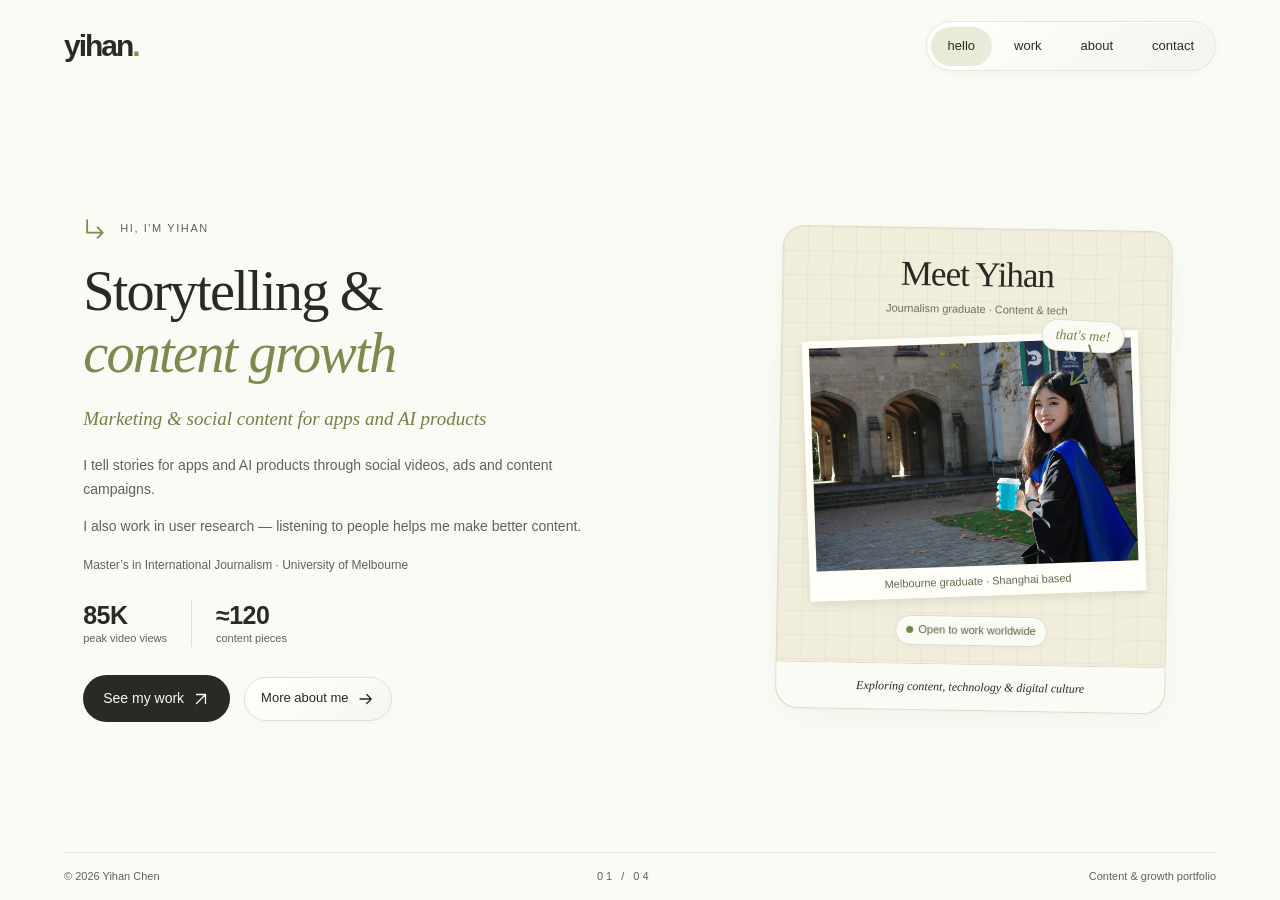
==== commit f43cde65: "v2.1" ====
--- a/index.html
+++ b/index.html
@@ -1,4 +1,4 @@
-<!doctype html><html lang="en" data-design="refined"><head><meta charset="utf-8"><meta name="viewport" content="width=device-width,initial-scale=1"><meta name="description" content="Yihan Chen — social content, video ads and audience research"><title>Yihan Chen · Portfolio</title><link rel="icon" href="assets/favicon.svg"><link rel="stylesheet" href="assets/focus.css?v=23"><script defer src="assets/content.js?v=23"></script><script defer src="assets/vendor/anime-4.5.0.umd.min.js"></script><link rel="stylesheet" href="assets/refined.css?v=25"><script defer src="assets/refined.js?v=25"></script><script defer src="assets/focus.js?v=23"></script><script defer src="assets/motion.js?v=23"></script><link rel="stylesheet" href="assets/compare.css?v=23"><script defer src="assets/compare.js?v=23"></script></head><body>
+<!doctype html><html lang="en" data-design="refined"><head><meta charset="utf-8"><meta name="viewport" content="width=device-width,initial-scale=1"><meta name="description" content="Yihan Chen — social content, video ads and audience research"><title>Yihan Chen · Portfolio</title><link rel="icon" href="assets/favicon.svg"><link rel="stylesheet" href="assets/focus.css?v=23"><script defer src="assets/content.js?v=23"></script><script defer src="assets/vendor/anime-4.5.0.umd.min.js"></script><link rel="stylesheet" href="assets/refined.css?v=26"><script defer src="assets/refined.js?v=25"></script><script defer src="assets/focus.js?v=23"></script><script defer src="assets/motion.js?v=23"></script></head><body>
 <svg class="icon-definitions" aria-hidden="true" focusable="false" xmlns="http://www.w3.org/2000/svg"><defs>
 <symbol id="icon-right" viewBox="0 0 24 24"><path d="M4 12h15m-6-6 6 6-6 6"/></symbol>
 <symbol id="icon-left" viewBox="0 0 24 24"><path d="M20 12H5m6-6-6 6 6 6"/></symbol>
@@ -90,5 +90,5 @@
 </ul>
 </section>
 </div></section></main>
-<footer><span>© 2026 Yihan Chen</span><span id="position">01 / 04</span><div class="design-compare" aria-label="Design comparison"><span>Compare</span><a data-version="original" href="original.html">Original</a><a data-version="refined" href="index.html">Refined</a></div></footer>
+<footer><span>© 2026 Yihan Chen</span><span id="position">01 / 04</span><span>Content &amp; growth portfolio</span></footer>
 <dialog id="player" aria-labelledby="video-title"><button id="close-player" aria-label="Close work"><svg class="ui-icon" aria-hidden="true" focusable="false"><use href="#icon-close"/></svg></button><div class="player-layout"><div class="viewer-media"><video id="focused-video" controls playsinline preload="none"></video><img id="focused-image" alt="" hidden><div id="image-pager" class="image-pager" hidden><button id="image-prev" aria-label="Previous image"><svg class="ui-icon" aria-hidden="true" focusable="false"><use href="#icon-left"/></svg></button><span id="image-count"></span><button id="image-next" aria-label="Next image"><svg class="ui-icon" aria-hidden="true" focusable="false"><use href="#icon-right"/></svg></button></div></div><div class="player-copy"><p class="eyebrow"><span id="viewer-project">CHATHUB / TIKTOK</span></p><h2 id="video-title"></h2><p id="video-duration"></p><a id="original" target="_blank" rel="noopener noreferrer">Original post <svg class="ui-icon" aria-hidden="true" focusable="false"><use href="#icon-external"/></svg></a><p id="viewer-context"></p><div class="viewer-pager"><button id="viewer-prev" aria-label="Previous work"><svg class="ui-icon" aria-hidden="true" focusable="false"><use href="#icon-left"/></svg></button><span id="viewer-count"></span><button id="viewer-next" aria-label="Next work"><svg class="ui-icon" aria-hidden="true" focusable="false"><use href="#icon-right"/></svg></button></div><p class="player-note">Concept / Script / Filming / Editing</p></div></div></dialog></body></html>
--- a/assets/refined.css
+++ b/assets/refined.css
@@ -44,3 +44,9 @@
  html[data-design=refined] :is(.profile-card,.about-card,.profile-photo,.profile-badge),
  html[data-design=refined] #work .media-card-content{transition:none}
 }
+
+/* Keep the mobile annotation above the photo; the arrow points below the face. */
+@media(max-width:700px){
+ .profile-sticker{left:-2px;right:auto;top:-16px}
+ .profile-sticker svg{right:-27px;top:36px;width:24px;height:28px;transform:rotate(-45deg)}
+}
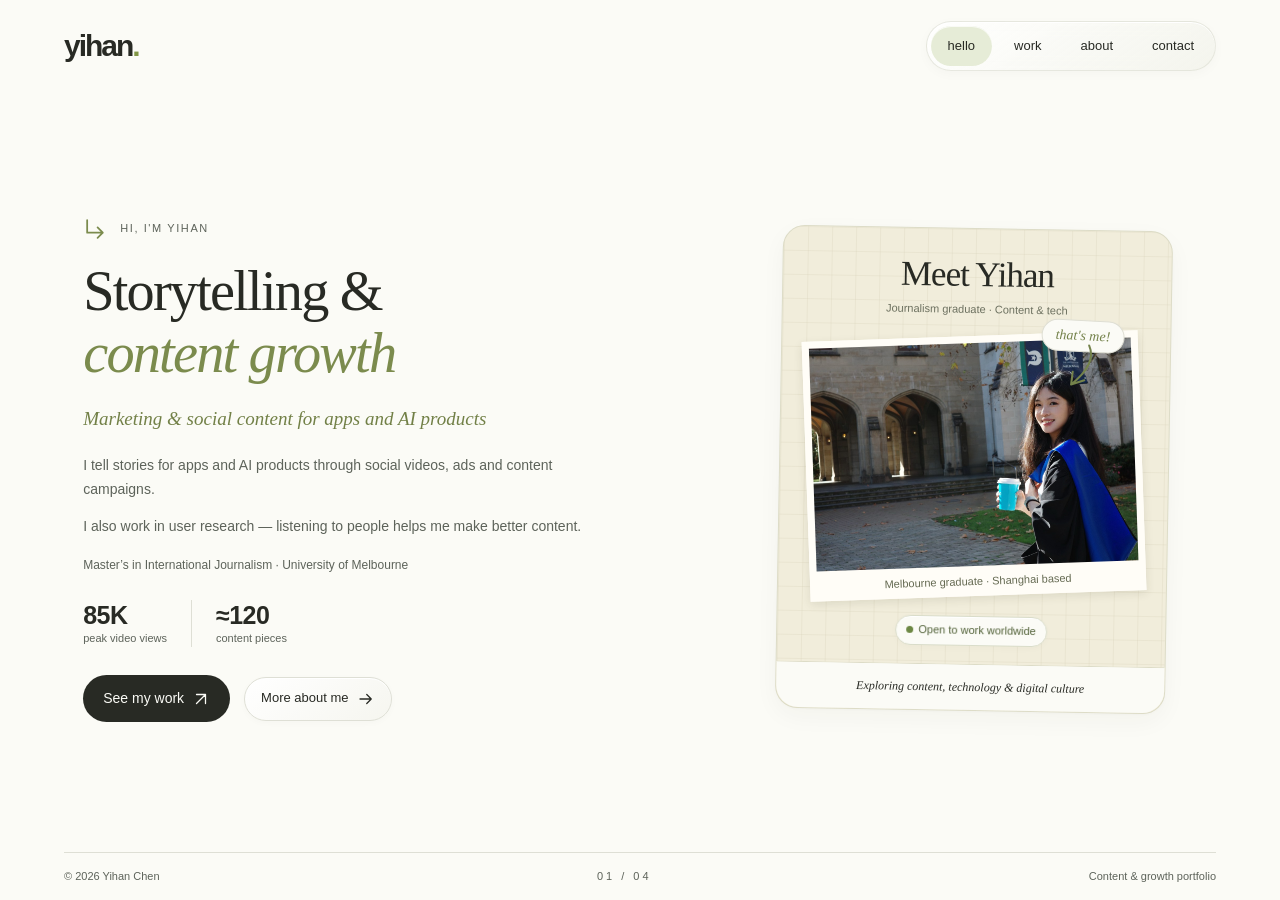
==== commit 98838f5b: "v2.2" ====
--- a/index.html
+++ b/index.html
@@ -1,4 +1,4 @@
-<!doctype html><html lang="en" data-design="refined"><head><meta charset="utf-8"><meta name="viewport" content="width=device-width,initial-scale=1"><meta name="description" content="Yihan Chen — social content, video ads and audience research"><title>Yihan Chen · Portfolio</title><link rel="icon" href="assets/favicon.svg"><link rel="stylesheet" href="assets/focus.css?v=23"><script defer src="assets/content.js?v=23"></script><script defer src="assets/vendor/anime-4.5.0.umd.min.js"></script><link rel="stylesheet" href="assets/refined.css?v=26"><script defer src="assets/refined.js?v=25"></script><script defer src="assets/focus.js?v=23"></script><script defer src="assets/motion.js?v=23"></script></head><body>
+<!doctype html><html lang="en" data-design="refined"><head><meta charset="utf-8"><meta name="viewport" content="width=device-width,initial-scale=1"><meta name="description" content="Yihan Chen — social content, video ads and audience research"><title>Yihan Chen · Portfolio</title><link rel="icon" href="assets/favicon.svg"><link rel="stylesheet" href="assets/focus.css?v=23"><script defer src="assets/content.js?v=23"></script><script defer src="assets/vendor/anime-4.5.0.umd.min.js"></script><link rel="stylesheet" href="assets/refined.css?v=29"><script defer src="assets/refined.js?v=29"></script><script defer src="assets/focus.js?v=23"></script><script defer src="assets/motion.js?v=23"></script></head><body>
 <svg class="icon-definitions" aria-hidden="true" focusable="false" xmlns="http://www.w3.org/2000/svg"><defs>
 <symbol id="icon-right" viewBox="0 0 24 24"><path d="M4 12h15m-6-6 6 6-6 6"/></symbol>
 <symbol id="icon-left" viewBox="0 0 24 24"><path d="M20 12H5m6-6-6 6 6 6"/></symbol>
@@ -23,7 +23,7 @@
 
 <div class="profile-heading"><h2 class="float-surface"><span class="float-content">Meet Yihan</span></h2></div>
 <p class="float-surface profile-subtitle"><span class="float-content">Journalism graduate · Content &amp; tech</span></p>
-<div class="profile-photo"><span class="profile-sticker">that's me!<svg aria-hidden="true" viewBox="0 0 46 52"><path d="M28 2Q37 20 12 42M12 42l1-13M12 42l13-5"/></svg></span><img src="assets/media/yihan-portrait.jpg" alt="Yihan at the University of Melbourne" width="1200" height="1800" fetchpriority="high"><span class="float-surface photo-caption"><span class="float-content">Melbourne graduate · Shanghai based</span></span></div>
+<div class="profile-photo"><span class="profile-sticker">that's me!<svg class="sticker-arrow-desktop" aria-hidden="true" viewBox="0 0 46 52"><path d="M28 2Q37 20 12 42M12 42l1-13M12 42l13-5"/></svg><svg class="sticker-arrow-mobile" aria-hidden="true" viewBox="0 0 32 32"><path d="M2 2Q20 1 24 23M24 23l-8-4M24 23l1-9"/></svg></span><img src="assets/media/yihan-portrait.jpg" alt="Yihan at the University of Melbourne" width="1200" height="1800" fetchpriority="high"><span class="float-surface photo-caption"><span class="float-content">Melbourne graduate · Shanghai based</span></span></div>
 <div class="profile-notes"><span class="profile-badge availability"><span class="availability-dot" aria-hidden="true"></span>Open to work worldwide</span></div>
 <p class="float-surface profile-footer"><span class="float-content">Exploring content, technology &amp; digital culture</span></p>
 </article>
--- a/assets/refined.css
+++ b/assets/refined.css
@@ -45,8 +45,14 @@
  html[data-design=refined] #work .media-card-content{transition:none}
 }
 
-/* Keep the mobile annotation above the photo; the arrow points below the face. */
+/* A short mobile arrow suggests the portrait direction without crossing the face. */
+.profile-sticker .sticker-arrow-mobile{display:none}
 @media(max-width:700px){
  .profile-sticker{left:-2px;right:auto;top:-16px}
- .profile-sticker svg{right:-27px;top:36px;width:24px;height:28px;transform:rotate(-45deg)}
+ .profile-sticker .sticker-arrow-desktop{display:none}
+ .profile-sticker .sticker-arrow-mobile{display:block;left:calc(100% - 2px);right:auto;top:10px;width:28px;height:28px;transform:none}
 }
+
+/* Only the departing panel is overlaid; each page keeps its normal layout and scroll. */
+html[data-design=refined] .panel-leaving{position:absolute;inset:0;z-index:1;pointer-events:none}
+html[data-design=refined] .panel-entering{position:relative;z-index:2}
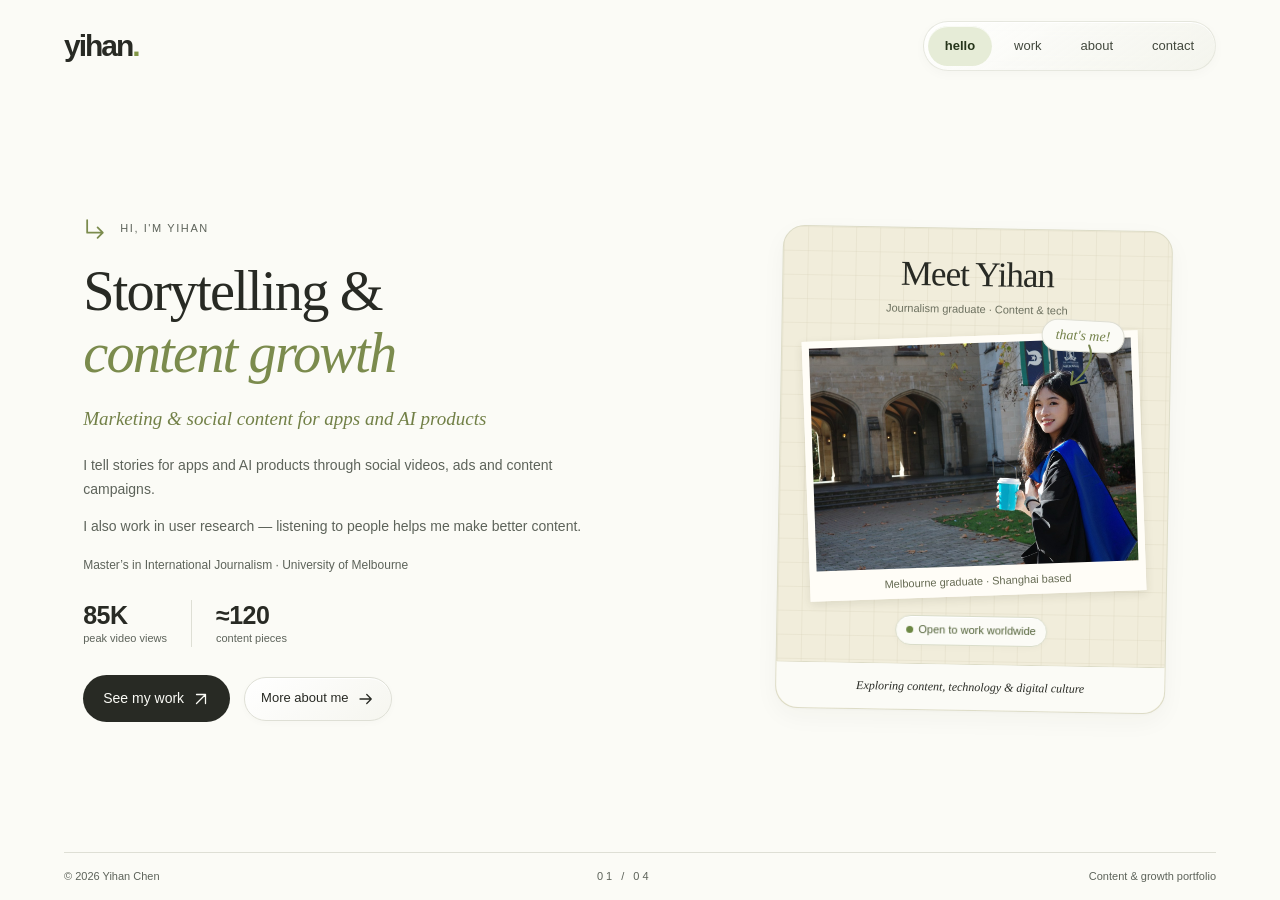
==== commit 9928cdcb: "v2.3" ====
--- a/index.html
+++ b/index.html
@@ -1,4 +1,4 @@
-<!doctype html><html lang="en" data-design="refined"><head><meta charset="utf-8"><meta name="viewport" content="width=device-width,initial-scale=1"><meta name="description" content="Yihan Chen — social content, video ads and audience research"><title>Yihan Chen · Portfolio</title><link rel="icon" href="assets/favicon.svg"><link rel="stylesheet" href="assets/focus.css?v=23"><script defer src="assets/content.js?v=23"></script><script defer src="assets/vendor/anime-4.5.0.umd.min.js"></script><link rel="stylesheet" href="assets/refined.css?v=29"><script defer src="assets/refined.js?v=29"></script><script defer src="assets/focus.js?v=23"></script><script defer src="assets/motion.js?v=23"></script></head><body>
+<!doctype html><html lang="en" data-design="refined"><head><meta charset="utf-8"><meta name="viewport" content="width=device-width,initial-scale=1"><meta name="description" content="Yihan Chen — social content, video ads and audience research"><title>Yihan Chen · Portfolio</title><link rel="icon" href="assets/favicon.svg"><link rel="stylesheet" href="assets/focus.css?v=23"><script defer src="assets/content.js?v=23"></script><script defer src="assets/vendor/anime-4.5.0.umd.min.js"></script><link rel="stylesheet" href="assets/refined.css?v=32"><script defer src="assets/refined.js?v=32"></script><script defer src="assets/loading.js?v=32"></script><script defer src="assets/focus.js?v=32"></script><script defer src="assets/motion.js?v=23"></script></head><body>
 <svg class="icon-definitions" aria-hidden="true" focusable="false" xmlns="http://www.w3.org/2000/svg"><defs>
 <symbol id="icon-right" viewBox="0 0 24 24"><path d="M4 12h15m-6-6 6 6-6 6"/></symbol>
 <symbol id="icon-left" viewBox="0 0 24 24"><path d="M20 12H5m6-6-6 6 6 6"/></symbol>
@@ -7,7 +7,6 @@
 <symbol id="icon-close" viewBox="0 0 24 24"><path d="m6 6 12 12M18 6 6 18"/></symbol>
 <symbol id="icon-play" viewBox="0 0 24 24"><path d="m9 5 11 7-11 7Z" fill="currentColor" stroke="none"/></symbol>
 </defs></svg>
-<div class="opening" aria-hidden="true"><span>yihan<span class="green">.</span></span><i>content & growth portfolio</i></div>
 <header><a class="logo" href="#home">yihan<span class="green">.</span></a><nav aria-label="Main navigation"><button data-panel="home" aria-pressed="true">hello</button><button data-panel="work" aria-pressed="false">work</button><button data-panel="about" aria-pressed="false">about</button><button data-panel="contact" aria-pressed="false">contact</button></nav></header>
 <main><section id="home" class="panel active" aria-labelledby="home-title">
 <div class="hero-copy">
--- a/assets/refined.css
+++ b/assets/refined.css
@@ -56,3 +56,53 @@
 /* Only the departing panel is overlaid; each page keeps its normal layout and scroll. */
 html[data-design=refined] .panel-leaving{position:absolute;inset:0;z-index:1;pointer-events:none}
 html[data-design=refined] .panel-entering{position:relative;z-index:2}
+
+/* Clear affordances: still body copy, readable controls, visible external links. */
+html[data-design=refined] .float-surface:hover>.float-content{transform:none}
+header>nav button{color:#42483d;transition:color 160ms ease-out}
+header>nav button[aria-pressed=true]{color:#26351b;font-weight:600}
+#work{position:relative}
+#work .project-tabs{gap:12px}
+#work .project-tabs button{padding:7px 10px 10px;border-radius:9px;color:#505749;transition:color 160ms ease-out,background-color 160ms ease-out}
+#work .project-tabs button small{color:#62685c}
+#work .project-tabs button[aria-pressed=true]{color:#26351b;font-weight:600;background:#eef2e5}
+#work .project-tabs button[aria-pressed=true]:after{left:10px;bottom:3px;background:#526636;width:26px}
+html[data-design=refined] #product-site,html[data-design=refined] #product-social{
+ color:#465e2f;border:1px solid #cad3bb;border-radius:18px;padding:7px 12px;min-height:36px;font-size:12px;font-weight:500;gap:7px;background:#f2f5e9;
+ transition:background-color 160ms ease-out,border-color 160ms ease-out;
+}
+.project-links{gap:8px}
+html[data-design=refined] #product-site:hover,html[data-design=refined] #product-social:hover{text-decoration:none}
+.contact-address,#original{color:#465e2f;text-decoration:underline;text-underline-offset:4px}
+@media(hover:hover) and (pointer:fine){
+ header>nav button:hover{color:#526636}
+ #work .project-tabs button:hover{color:#465e2f;background:#eef2e5}
+ html[data-design=refined] #product-site:hover,html[data-design=refined] #product-social:hover{background:#e7eddc;border-color:#a8b78e}
+}
+#work .project-transition-copy{position:absolute;z-index:3;pointer-events:none;flex:none;margin:0;overflow:hidden}
+@media(max-width:700px){html[data-design=refined] #product-site,html[data-design=refined] #product-social{min-height:40px}}
+@media(prefers-reduced-motion:reduce){header>nav button,#work .project-tabs button,html[data-design=refined] #product-site,html[data-design=refined] #product-social{transition:none}}
+@media(min-width:701px){#work .work-body{grid-template-rows:minmax(0,1fr)}#work .project-summary{height:100%;min-height:0;max-height:100%}}
+#work .project-heading h3{margin:6px 0 0}#work .project-heading .eyebrow{margin:0}
+@media(min-width:701px){#work .project-heading{gap:12px}.project-kicker{margin-top:15px}#project-responsibilities{margin-bottom:16px}}
+#work .project-tabs button[aria-pressed=true]:after{z-index:0}
+
+
+/* Very subtle text scaling, without changing color or layout. */
+html[data-design=refined] :is(.reading-title,.reading-copy,.reading-label){transition:scale 240ms cubic-bezier(.22,1,.36,1);transform-origin:left center;cursor:default}
+@media(hover:hover) and (pointer:fine) and (prefers-reduced-motion:no-preference){
+ html[data-design=refined] :is(.reading-title,.reading-copy,.reading-label):hover{scale:1.008}
+ /* Avoid stacking scale on nested numbers or on an already animated card badge. */
+ html[data-design=refined] .hello-proof strong:hover,html[data-design=refined] .profile-badge:hover{scale:1}
+}
+@media(prefers-reduced-motion:reduce){html[data-design=refined] :is(.reading-title,.reading-copy,.reading-label){transition:none}}
+/* Real asset loading placeholders use the reserved media size. */
+.frame,.profile-photo,.viewer-media{position:relative}
+.is-loading::before{content:'';position:absolute;inset:0;z-index:2;border-radius:inherit;background:linear-gradient(100deg,#e9ece2 25%,#f5f6ef 45%,#e9ece2 65%);background-size:220% 100%;animation:skeleton-sweep 1.5s ease-in-out infinite;pointer-events:none}
+.is-loading>img:not(.image-transition-layer){opacity:0}
+#work .is-loading .play{opacity:0}
+.media-load-error{position:absolute;inset:0;display:grid;place-items:center;padding:16px;text-align:center;background:#eff1e8;color:#5d635a;font-size:12px;z-index:2;pointer-events:none}
+@keyframes skeleton-sweep{from{background-position:100% 0}to{background-position:-100% 0}}
+@media(prefers-reduced-motion:reduce){.is-loading::before{animation:none;background:#e9ece2}}
+html[data-design=refined] .profile-badge.reading-label{transition:transform 280ms cubic-bezier(.22,1,.36,1),box-shadow 280ms cubic-bezier(.22,1,.36,1),scale 240ms cubic-bezier(.22,1,.36,1)}
+@media(prefers-reduced-motion:reduce){html[data-design=refined] .profile-badge.reading-label{transition:none}}
